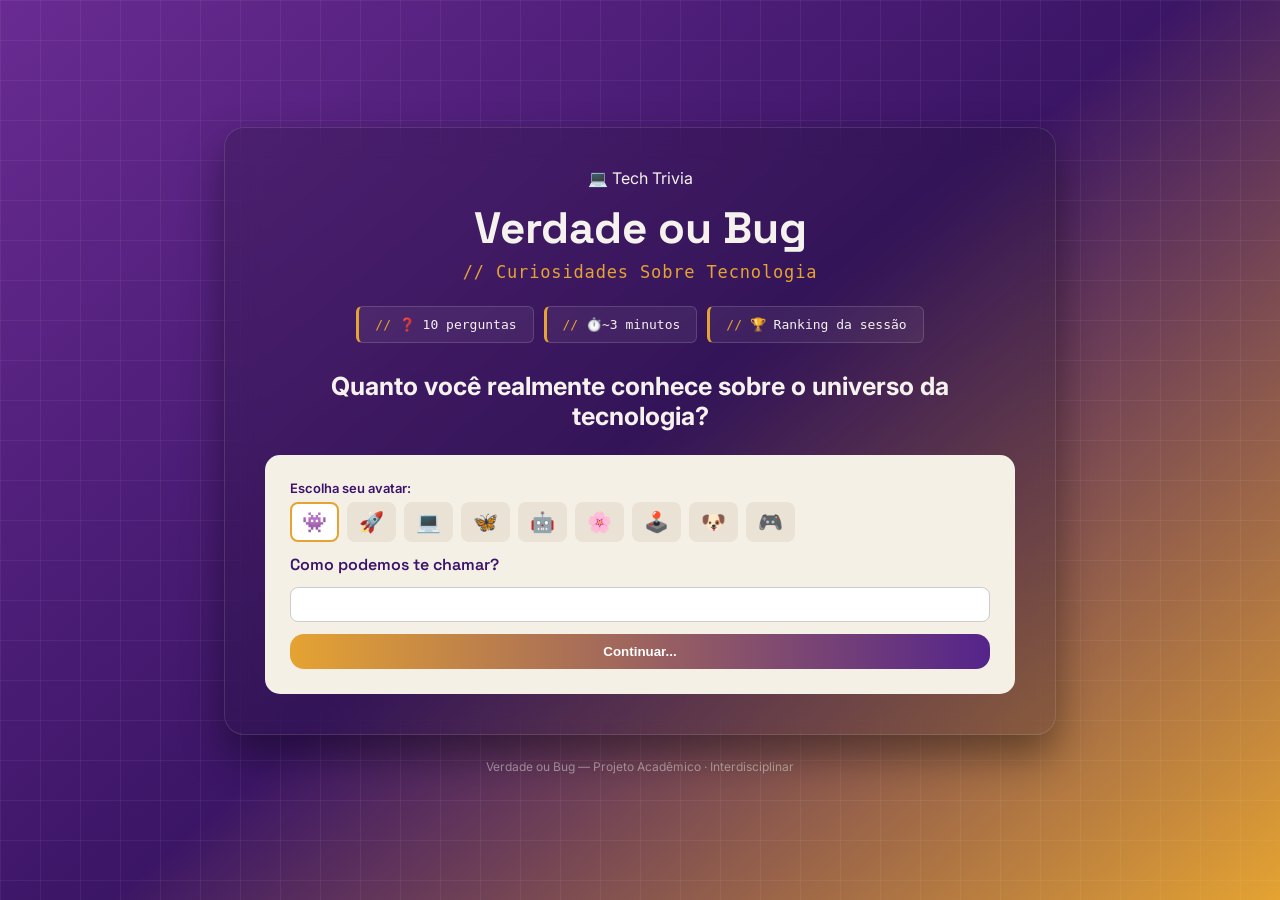
==== trivia_1.0/index.html @ f1f90587 "Criei o os botoes de 'voltar' e 'desistir'." ====
<!DOCTYPE html>
<html lang="pt-BR">
<head>
    <meta charset="UTF-8">
    <meta name="viewport" content="width=device-width, initial-scale=1.0">
    <title>tech-trivia</title>
    <link href="https://fonts.googleapis.com/css2?family=Space+Grotesk:wght@600;700&family=Inter:wght@400;500;600&display=swap" rel="stylesheet">
    <link rel="stylesheet" href="style.css">
</head>
<body>
    <div class="app">
        <section id="start-screen">
        <header>
            <span class="badge"> 💻 Tech Trivia</span>
            <h1 class="logo">Verdade ou Bug</h1>
<p class="tagline">// Curiosidades Sobre Tecnologia</p>
            
            
        </header>

        <ul class="lista-info">
                 <li>❓ 10 perguntas</li>
                 <li>⏱️~3 minutos</li>
                 <li>🏆 Ranking da sessão</li>
                 </ul>

        <main>
            <h2>Quanto você realmente conhece sobre o universo da tecnologia?</h2>
    
        <div class="start-row">
            <form>
                <div class="avatar-box">
                            <span class="avatar-title">Escolha seu avatar:</span>
                            <div class="avatar-opcoes">
                                <span class="avatar-item selecionado" role="img" aria-label="Avatar monstrinho pixel" data-avatar="👾">👾</span>
                                    <span class="avatar-item" role="img" aria-label="Avatar foguete" data-avatar="🚀">🚀</span>
                                    <span class="avatar-item" role="img" aria-label="Avatar notebook" data-avatar="💻">💻</span>
                                    <span class="avatar-item" role="img" aria-label="Avatar borboleta" data-avatar="🦋">🦋</span>
                                    <span class="avatar-item" role="img" aria-label="Avatar robô" data-avatar="🤖">🤖</span>
                                    <span class="avatar-item" role="img" aria-label="Avatar flor" data-avatar="🌸">🌸</span>
                                    <span class="avatar-item" role="img" aria-label="Avatar joystick" data-avatar="🕹️">🕹️</span>
                                    <span class="avatar-item" role="img" aria-label="Avatar cachorro" data-avatar="🐶">🐶</span>
                                    <span class="avatar-item" role="img" aria-label="Avatar controle de videogame" data-avatar="🎮">🎮</span>
                            </div>
                        </div>
                <label>Como podemos te chamar?</label>
                <input type="text">
                <button type="submit">Continuar...</button>
            </form>
            
             </div>
            </main>
        </section>

    <section id="ready-screen">
        <header>
            <span class="badge"> 💻 Tech Trivia</span>
            <h1 class="logo">
              Verdade ou Bug
            </h1>
        </header>

       
        <div class="avatar-grande">👾</div>
         
        <h2 class="saudacao">Olá, Usuário! 👋</h2>
        <p class="subtitulo">Preparada pra testar seus conhecimentos?</p>

        <div class="terminal-box">
            <p><span class="ok">[ok]</span> jogador: <span class="destaque">Usuário</span></p>
            <p><span class="ok">[ok]</span> avatar: <span class="destaque">👾 selecionado</span></p>
            <p><span class="ok">[ok]</span> perguntas carregadas: <span class="destaque">10/10</span></p>
            <p><span class="alerta">[!]</span> modo: <span class="destaque">verdadeiro ou falso</span></p>
        </div>
        <ul class="lista-info">
            <li>10 questões</li>
            <li>explicação a cada resposta</li>
            <li>sem tempo limite</li>
        </ul>
        <button type="submit">--- Começar Quiz ---</button>
        <button type ="button" class="btn-secundario">Voltar</button>

    </section>
    
    <!-- ===================================================== -->
    <!--                   TELA DAS PERGUNTAS                  -->
    <!-- ===================================================== -->
<section id="quiz-screen">

    <header>

        <span class="badge">💻 Tech Trivia</span>

        <h1 class="logo">
            Verdade ou Bug
        </h1>

    </header>

    <!-- contador da pergunta --> 
    <div class="quiz-topo">

    <p class="contador-pergunta">
        Pergunta 1 de 10
    </p>

    <p class="pontuacao">
        ⭐ Pontos: 0
    </p>

    <p class="cronometro">
        ⏱ <span id="tempo">00:00</span>
    </p>

</div>

<div class="progresso-container">
    <div class="progresso"></div>
</div>

    <!--caixa de pergunta --> 
    <div class="pergunta-box">

        <h2>
           01-) Java é a mesma coisa que JavaScript?
        </h2>

    </div>

    <!-- as alternativas da pergunta -->
<div class="alternativas">

    <button class="alternativa" type="button">
        Verdadeiro
    </button>

    <button class="alternativa" type="button">
        Falso
    </button>

</div>


<!-- botões da parte inferior do quiz -->
<div class="quiz-footer">

    <button type="button" class="btn-secundario btn-desistir">
        Desistir
    </button>

    <button type="button" class="btn-proxima">
        Próxima →
    </button>

</div>


</section>

<!-- ===================================================== -->
<!--                   TELA DE RESULTADO                    -->
<!-- ===================================================== -->
<section id="resultado-screen">

    <header>
        <span class="badge">💻 Tech Trivia</span>
        <h1 class="logo">Verdade ou Bug</h1>
        <p class="tagline">// sua performance</p>
    </header>

    <!-- anel de progresso com a pontuação final -->
    <div class="anel-wrap">
        <div class="anel-resultado">
            <svg viewBox="0 0 172 172" width="172" height="172">
                <defs>
                    <linearGradient id="anelGradient" x1="0%" y1="0%" x2="100%" y2="0%">
                        <stop offset="0%" stop-color="#e5a332"/>
                        <stop offset="100%" stop-color="#54248b"/>
                    </linearGradient>
                </defs>
                <circle class="anel-trilha" cx="86" cy="86" r="72"/>
                <circle class="anel-progresso" cx="86" cy="86" r="72"/>
            </svg>
            <div class="anel-centro">
                <span class="anel-pontos">8<small>/10</small></span>
                <span class="anel-percentual">80% de acerto</span>
            </div>
        </div>
    </div>

    <p class="nivel-badge">Boa, Usuário! <span class="tag-nivel">nível: debugger sênior</span></p>

    <div class="terminal-box">
        <p><span class="ok">[ok]</span> respostas corretas: <span class="destaque">8/10</span></p>
        <p><span class="ok">[ok]</span> tempo total: <span class="destaque">02:14</span></p>
        <p><span class="alerta">[!]</span> maior sequência de acertos: <span class="destaque">5</span></p>
        <p><span class="erro">[x]</span> erros nas perguntas: <span class="destaque">03, 07</span></p>
    </div>


    <p class="qlist-titulo">Sua sequência de respostas</p>
    <div class="qlist">
        <span class="qitem acerto">01</span>
        <span class="qitem acerto">02</span>
        <span class="qitem erro">03</span>
        <span class="qitem acerto">04</span>
        <span class="qitem acerto">05</span>
        <span class="qitem acerto">06</span>
        <span class="qitem erro">07</span>
        <span class="qitem acerto">08</span>
        <span class="qitem acerto">09</span>
        <span class="qitem acerto">10</span>
    </div>

    <div class="botoes-resultado">
        <button type="button" class="btn-primario">Ver ranking da sessão →</button>
        <button type="button" class="btn-secundario">Jogar novamente</button>
    </div>

</section>

<!-- ===================================================== -->
<!--                    TELA DE RANKING                     -->
<!-- ===================================================== -->
<section id="ranking-screen">

    <header>
        <span class="badge">💻 Tech Trivia</span>
        <h1 class="logo">Verdade ou Bug</h1>
        <p class="tagline">// Ranking da sessão</p>
    </header>

    <!-- pódio com os 3 primeiros colocados -->
    <div class="podio">
       <div class="podio-card segundo">
           <p class="podio-label">2º lugar</p>
           <div class="podio-avatar">🦋</div>
           <p class="podio-nome">Marina</p>
           <p class="podio-pontos">920 pts</p>
        </div>

        <div class="podio-card primeiro">
           <p class="podio-label">👑 1º lugar</p>
           <div class="avatar-anel-ouro">
           <div class="podio-avatar">🤖</div>
        </div>
           <p class="podio-nome">Kaique</p>
           <p class="podio-pontos">1040 pts</p>
        </div>
        <div class="podio-card terceiro">
           <p class="podio-label">3º lugar</p>
           <div class="podio-avatar">🐙</div>
           <p class="podio-nome">Bia</p>
           <p class="podio-pontos">870 pts</p>
        </div>

    </div>

    <!-- lista dos demais colocados -->
    <div class="rank-lista">
        <div class="rank-linha voce">
            <span class="rank-posicao">4º</span>
            <span class="rank-avatar">👾</span>
            <span class="rank-nome">Usuário <span class="tag-voce">você</span></span>
            <span class="rank-pontos">800 pts</span>
        </div>
        <div class="rank-linha">
            <span class="rank-posicao">5º</span>
            <span class="rank-avatar">🐶</span>
            <span class="rank-nome">Diego</span>
            <span class="rank-pontos">760 pts</span>
        </div>
        <div class="rank-linha">
            <span class="rank-posicao">6º</span>
            <span class="rank-avatar">🎮</span>
            <span class="rank-nome">Lucas</span>
            <span class="rank-pontos">705 pts</span>
        </div>
        <div class="rank-linha">
            <span class="rank-posicao">7º</span>
            <span class="rank-avatar">🌸</span>
            <span class="rank-nome">Aline</span>
            <span class="rank-pontos">640 pts</span>
        </div>
    </div>

    <div class="botoes-resultado">
        <button type="button" class="btn-primario">Jogar novamente</button>
        <button type="button" class="btn-secundario">Compartilhar resultado</button>
    </div>

</section>

        <footer>
            <p> Verdade ou Bug — Projeto Acadêmico · Interdisciplinar </p>
        </footer>

    </div>
     <!-- Alteração feita por: Marcelo Ludin -->
    <!-- inserindo js arquivo -->
    <script src="interatividade.js"></script>
</body>
</html>
---- trivia_1.0/style.css ----
/* variaveis de cor do site por inteiro */
:root {
    --cor-ambar: #e5a332;
    --cor-violeta: #692b92;
    --cor-mediado: #3b1566;
    --cor-texto: #f5f2ee;
}

/* ===== fundo da pagina ===== (a tela inteira atras de tudo)
 degrade colorido, grade quadriculada, centraliza tudo no meio da pagina*/
body {
  margin: 0;
  min-height: 100vh;
  font-family: 'Inter', sans-serif;
  background: 
     linear-gradient(rgba(245, 240, 230, 0.06) 1px, transparent 1px),
     linear-gradient(90deg, rgba(245, 240, 230, 0.06) 1px, transparent 1px),
     linear-gradient(140deg, var(--cor-violeta), var(--cor-mediado), var(--cor-ambar));
  background-size: 40px 40px, 40px 40px, cover;
  color: var(--cor-texto);

  display: flex;
  justify-content: center;
  align-items: center;
}

/* ==== card claro do formulario ==========
   (a caixa bege onde ficam o avatar, o campo de nome e o botão de começar)*/
form {
    background-color: #F5F0E6;
    padding: 25px;
    border-radius: 15px;
    display: flex;
    flex-direction: column;
    gap: 12px;
}
/* ====== bloco seletor de avatar ======*/
/* onde junta o texto "escolha seu avatar" com a fileira dos icones */
.avatar-box {
    display: flex;
    flex-direction: column;
    gap: 6px;
}
/* texto "Escolha seu avatar:" */
.avatar-title {
    font-size: 13px;
    color: #3b1368;
    font-weight: 600;
}
/* ===== fileira dos icones do avatar ======
  (o grupo inteiro ) */
.avatar-opcoes {
    display: flex;
    gap: 8px;
}

/* editor de ====== cada icone de avatar individualmente ====
   (o quadradinho ao redor do emogi) */
.avatar-item {
    font-size: 20px;
    padding: 6px 10px;
    background: #e9e2d5;
    border: 2px solid transparent;
    border-radius: 8px;
    cursor: pointer;
    transition: 0.2s;
    user-select: none;
}
/* movimento do icone do avatar quando esta selecionado 
   ou quando o mouse passa por cima */
.avatar-item.selecionado, 
.avatar-item:hover {
    border-color: var(--cor-ambar);
    background: #ffffff;
}
/* O texto "Como podemos te chamar?" */
label {
    color: #3b1368;
    font-family: 'Space Grotesk', sans-serif;
    font-weight: 600;
}
/* campo onde o usuario digita o nome */
input{
    padding: 9px;
    border-radius: 8px; 
    border: 1px solid #ccc;
}

/* campo do nome quando esta selecionado */
input:focus{
    outline: none;
    border-color: #3b1368;
    box-shadow: 0 0 5px rgba(69, 19, 104, 0.4);
}


/* controla o espaçamento acima do formulario */
.start-row {
    display: flex;
    gap: 24px;
    align-items: stretch;
    margin-top: 24px;
    flex-wrap: wrap;
}

/* O formulário dentro do .start-row — hoje sem efeito visível
   (só passaria a fazer diferença se outro item fosse colocado
   do lado dele nessa mesma linha) */
.start-row form {
    flex: 2;
}

/* =============================================================
   fileira dos bagdes  ("// 10 perguntas", "// ~3 minutos" etc)
   =============================================================*/

/* edição de temanho, centralização e espaços no bagdes */
.lista-info {
    list-style: none;
    margin: 0 0 28px 0;
    padding: 0;
    display: flex;
    flex-direction: row;
    justify-content: center;
    flex-wrap: wrap;
    gap: 10px;
}
/* ===== cores, tamanho e fonte das caixinhas dos badges individualmente */

.lista-info li {
    background-color: rgba(245, 240, 230, 0.06);
    border: 1px solid rgba(245, 240, 230, 0.16);
    border-left: 3px solid var(--cor-ambar);
    padding: 10px 16px;
    border-radius: 6px;
    font-family: 'JetBrains Mono', monospace;
    font-size: 13px;
    color: var(--cor-texto);
}

/* "//" que aparece na frente do texto de cada badge */
.lista-info li::before {
    content: "// ";
    color: var(--cor-ambar);
}

/* controle de largura maxima e centralização dos conteudos da tela inteira */
.app {
    max-width: 1000px;
    margin: 0 auto;
    padding: 40px 24px;
}

 /* quadrado de fundo semi-trasnparente com efeito borrado
    usados nas telas onde fica o conteudo */
#start-screen,
#ready-screen,
#quiz-screen,
#resultado-screen,
#ranking-screen {
    background: rgba(20, 15, 31, 0.20); 
    border: 1px solid rgba(245, 240, 230, 0.12); 
    border-radius: 20px;                 
    padding: 40px;                       
    backdrop-filter: blur(16px);       
    -webkit-backdrop-filter: blur(16px);  
    box-shadow: 0 20px 40px rgba(0, 0, 0, 0.4); 
    width: 100%;
    max-width: 750px;
    margin: 0 auto 24px auto;  

}

/* cabeçalho (logo + titulo) de cada tela */
header{
    text-align: center;
    margin-bottom: 24px;
}

/* ====== o titulo "verdade ou bug"  =======*/
h1{
    font-family: 'Space Grotesk', sans-serif;
    color: var(--cor-texto);
    display: flex;
    align-items: center;
    justify-content: center;
    gap: 14px;
    margin: 12px 0 6px 0;
    font-size: 44px;
}

/* ==== a pergunta grande "quanto vc realmente sabe sobre tecnologia?" ====*/
h2{
    font-size: 25px;
    text-align: center;
}

/* ====== o rodapé (legenda "Projeto Acadêmico") ==== */
footer {
    text-align: center;
    margin-top: 20px;
}

footer p {
    font-size: 12px;
    color: rgba(245, 242, 238, 0.534);
    margin: 0;
}

/* avatar grande - o circulo com o emogi do avatar */

.avatar-grande {
    width: 88px;
    height: 88px;
    border-radius: 50%;        /* deixa redondo perfeito (só funciona porque largura = altura) */
    background: #F5F0E6;
    border: 3px solid var(--cor-ambar);
    display: flex;
    align-items: center;       /* centraliza o emoji verticalmente dentro do círculo */
    justify-content: center;   /* centraliza o emoji horizontalmente */
    font-size: 44px;
    margin: 0 auto 16px auto;  /* centraliza o círculo na tela, com espaço embaixo */
}

/* texto "ola, usuario"  */
.saudacao {
    font-family: 'Space Grotesk', sans-serif;
    font-size: 26px;
    color: var(--cor-texto);
    text-align: center;
    margin: 0 0 4px 0;
}
/* ====================  TERMINAL  ================= */

/* o quadro onde contem as infromaçoes do jogador (jogador, avatar, etc) */
.terminal-box {
    background: rgba(0, 0, 0, 0.25);
    border: 1px solid rgba(245, 240, 230, 0.12);
    border-radius: 12px;
    padding: 18px 20px;
    font-family: 'JetBrains Mono', monospace;
    font-size: 13px;
    margin: 20px 0;
}

/* (cada uma das 4 linhas: jogador, avatar, perguntas, modo) */
.terminal-box p {
    margin: 0 0 6px 0;
    color: #c9e8d3;
}

/* Remove o espaço extra só da ultima linha do terminal */
.terminal-box p:last-child {
    margin-bottom: 0;
}

/* cor da palavra [ok] to terminal */
.ok {
    color: #5be8a0;
}

/* cor da palavra [!] */
.alerta {
    color: var(--cor-ambar);
}
/* as palavras em destaque depois dos dois pontos no terminal */
.destaque {
    color: var(--cor-texto);
}

/* caixa onde aparece a pergunta */
.pergunta-box {
    background: rgba(245, 240, 230, 0.06);
    border: 1px solid rgba(245, 240, 230, 0.12);
    border-radius: 14px;
    padding: 25px;
    margin-bottom: 20px;
}

/* texto da pergunta */
.pergunta-box h2 {
    margin: 0;
    font-size: 23px;
    line-height: 1.4;
}

/* grupo das respostas */
.alternativas {
    display: flex;
    flex-direction: column;
    gap: 12px;
}

/* cada resposta */
.alternativa {
    width: 100%;
    padding: 15px;
    border-radius: 10px;
    background: rgba(245, 240, 230, 0.08);
    border: 1px solid rgba(245, 240, 230, 0.18);
    color: var(--cor-texto);
    text-align: left;
    font-family: 'Inter', sans-serif;
    cursor: pointer;
}

/* efeito ao passar o mouse */
.alternativa:hover {
    transform: translateX(5px);
    border-color: var(--cor-ambar);
}

/* botão próxima */
.btn-proxima {
    display: block;
    margin: 25px 0 0 auto;
    padding: 12px 22px;
}

/* fileira do topo da tela de perguntas: número da pergunta,
   pontuação e cronômetro lado a lado */
.quiz-topo {
    display: flex;
    justify-content: space-between;
    align-items: center;
    margin-bottom: 15px;
}

.quiz-topo p {
    margin: 0;
}

/* número da pergunta (ex: "Pergunta 1 de 10") */
.contador-pergunta {
    text-align: center;
    font-family: 'JetBrains Mono', monospace;
    color: var(--cor-ambar);
    font-size: 14px;
}

/* pontuação atual do jogador */
.pontuacao {
    margin-top: 6px;
    font-size: 13px;
    color: var(--cor-texto);
}

/* caixinha do cronômetro */
.cronometro {
    padding: 8px 12px;
    border-radius: 8px;
    background: rgba(245, 240, 230, 0.08);
    border: 1px solid rgba(245, 240, 230, 0.16);
    font-family: 'JetBrains Mono', monospace;
    font-size: 13px;
    color: var(--cor-texto);
}

.progresso-container {
    width: 100%;
    height: 7px;
    background: rgba(245, 240, 230, 0.12);
    border-radius: 10px;
    overflow: hidden;
    margin-bottom: 25px;
}

.progresso {
    width: 10%;
    height: 100%;
    background: linear-gradient(
        90deg,
        var(--cor-ambar),
        #54248b
    );
    border-radius: 10px;
}

.tagline {
    font-family: 'JetBrains Mono', monospace;
    font-size: 17px;
    letter-spacing: 0.05em;
    color: var(--cor-ambar);
    text-align: center;
    margin: 0 0 20px 0;
}

#ready-screen .lista-info {
    justify-content: space-between;
}

#ready-screen .lista-info li {
    flex: 1;
    text-align: center;
}

button{
    padding: 10px;
    border: none;
    border-radius: 14px;
    background: linear-gradient(90deg, var(--cor-ambar), #54248b);
    color: white;
    font-weight: bold;
    transition: transform 0.2s ease, box-shadow 0.2s ease;
}

button:hover{
    transform: scale(1.03);
    box-shadow: 0 8px 20px rgba(229, 163, 50, 0.4);
}

button:active {
    transform: scale(0.97);
}

/* =============================================================
   TELA DE RESULTADO — anel de pontuação
   =============================================================*/

/* centraliza o anel de pontuação no meio da tela */
.anel-wrap {
    display: flex;
    justify-content: center;
    margin-bottom: 18px;
}

/* caixa que dá o tamanho fixo pro anel (o svg + o número no centro
   ficam um em cima do outro dentro dela) */
.anel-resultado {
    position: relative;
    width: 172px;
    height: 172px;
}

/* gira o desenho do círculo 90 graus pra ele começar a preencher
   lá de cima (12h) em vez de começar do lado direito (3h) */
.anel-resultado svg {
    transform: rotate(-90deg);
}

/* o "trilho" cinza do anel, ou seja, o círculo completo que fica
   por baixo, mostrando o total (os 10/10 possíveis) */
.anel-trilha {
    fill: none;
    stroke: rgba(245, 240, 230, 0.12);
    stroke-width: 12;
}

/* a parte colorida do anel, que mostra quanto foi preenchido
   (os acertos). usa o degradê "anelGradient" definido no SVG do HTML */
.anel-progresso {
    fill: none;
    stroke: url(#anelGradient);
    stroke-width: 12;
    stroke-linecap: round;
    stroke-dasharray: 452;      /* comprimento total do círculo (perímetro) */
    stroke-dashoffset: 90.4;    /* quanto fica "escondido" — controla o %
                                    preenchido. fórmula: 452 - (452 * %/100) */
}

/* posiciona o número da pontuação exatamente no centro do anel,
   por cima do círculo */
.anel-centro {
    position: absolute;
    inset: 0;
    display: flex;
    flex-direction: column;
    align-items: center;
    justify-content: center;
}

/* o número grande "8" dentro do anel */
.anel-pontos {
    font-family: 'Space Grotesk', sans-serif;
    font-weight: 700;
    font-size: 40px;
    color: var(--cor-texto);
    line-height: 1;
}

/* o "/10" pequeno, escrito do lado do número grande */
.anel-pontos small {
    font-size: 18px;
    font-weight: 600;
    color: rgba(245, 240, 230, 0.6);
}

/* o texto "80% de acerto" embaixo do número, dentro do anel */
.anel-percentual {
    font-family: 'JetBrains Mono', monospace;
    font-size: 12px;
    color: var(--cor-ambar);
    margin-top: 6px;
}

/* linha "Boa, Usuário!" junto com o selo do nível — fica centralizada
   embaixo do anel de pontuação */
.nivel-badge {
    display: flex;
    flex-wrap: wrap;
    align-items: center;
    justify-content: center;
    gap: 8px;
    font-size: 16px;
    font-weight: 600;
    color: var(--cor-texto);
    margin: 0 0 20px 0;
    text-align: center;
}
/* o "selinho" laranja com o nível alcançado (ex: "nível: debugger sênior") */
.tag-nivel {
    font-family: 'JetBrains Mono', monospace;
    font-size: 14px;
    font-weight: 600;
    color: #3bd6c2;
    padding: 2px 8px;
    border-radius: 100px;
    margin-left: 3px;
}

/* cor vermelha da palavra [x] no terminal — usada pra marcar erro,
   assim como .ok é verde e .alerta é laranja */
.erro {
    color: #e2665f;
}

/* texto pequeno "Sua sequência de respostas" que fica acima do grid
   de quadradinhos */
.qlist-titulo {
    font-size: 13px;
    font-weight: 600;
    color: rgba(245, 240, 230, 0.6);
    margin: 0 0 10px 0;
}

/* organiza os 10 quadradinhos (um por pergunta) em grade de 5 colunas,
   formando duas fileiras de 5 */
    .qlist {
    display: flex;
    flex-wrap: wrap;
    justify-content: center;
    gap: 10px;
    margin: 0 auto 20px auto;
}

/* cada quadradinho individual do grid — o aspect-ratio garante que
   ele sempre fique quadrado, não importa a largura da tela */
.qitem {
    width: 50px;
    height: 45px;
    box-sizing: border-box;
    clip-path: polygon(25% 0, 75% 0, 100% 50%, 75% 100%, 25% 100%, 0 50%);
    display: flex;
    align-items: center;
    justify-content: center;
    font-family: 'JetBrains Mono', monospace;
    font-size: 16px;
    font-weight: 530;
    border: 1px solid;
}

/* cor verde do quadradinho quando a pergunta foi acertada */
.qitem.acerto {
    background: rgba(91, 232, 160, 0.12);
    border-color: rgba(91, 232, 160, 0.4);
    color: #5be8a0;
}

/* cor vermelha do quadradinho quando a pergunta foi errada */
.qitem.erro {
    background: rgba(226, 102, 95, 0.12);
    border-color: rgba(226, 102, 95, 0.4);
    color: #e2665f;
}

/* empilha os dois botões finais (primário e secundário) um embaixo
   do outro, com espaço entre eles */
.btn-primario,
.btn-secundario {
    padding: 11px 20px;
    font-size: 14.5px;
}
/* empilha os dois botões finais (primário e secundário) um embaixo
   do outro, com espaço entre eles */
.botoes-resultado {
    display: flex;
    flex-direction: column;
    gap: 10px;
}

/* o botão principal de cada tela final (ex: "Ver ranking", "Jogar
   novamente") — usa o mesmo degradê do botão "Começar Quiz" */
.btn-primario {
    background: linear-gradient(90deg, var(--cor-ambar), #54248b);
    color: #fff;
}

/* o botão secundário, mais discreto — só contorno, sem preenchimento,
   pra não competir visualmente com o botão primário */
.btn-secundario {
    background: transparent;
    border: 1px solid rgba(245, 240, 230, 0.18);
    color: var(--cor-texto);
}

/* =============================================================
   TELA DE RANKING — pódio + lista de colocados
   =============================================================*/

/* organiza os 3 blocos do pódio lado a lado, alinhados pela base
   (é por isso que os "degraus" parecem nascer do chão) */
.podio {
    display: flex;
    align-items: flex-end;
    justify-content: center;
    gap: 10px;
    margin: 8px 0 24px 0;
}

/* O anel giratório dourado — só existe ao redor do avatar
   que estiver dentro dele (ou seja, só o 1º lugar) */
.avatar-anel-ouro {
    width: 74px;
    height: 74px;
    border-radius: 50%;
    background: conic-gradient(from 180deg, #ffd166, var(--cor-mediado), var(--cor-violeta), #ffd166);
    padding: 4px;
    margin: 0 auto 8px auto;
    display: flex;
    align-items: center;
    justify-content: center;
}

/* Ajusta o avatar de dentro pra preencher o anel certinho,
   sem repetir a margem (o anel de fora já cuida disso) */
.avatar-anel-ouro .podio-avatar {
    width: 100%;
    height: 100%;
    margin: 0;
    border: none;
}


/* o círculo bege com o emoji do jogador, em cima de cada coluna
   do pódio */
.podio-avatar {
    width: 52px;
    height: 52px;
    border-radius: 50%;
    display: flex;
    align-items: center;
    justify-content: center;
    font-size: 25px;
    background: #F5F0E6;
    border: 4px solid var(--cor-ambar);
    margin-bottom: 8px;
}


/* nome do jogador embaixo do avatar, no pódio */
.podio-nome {
    font-size: 14.5px;
    font-weight: 600;
    color: var(--cor-texto);
}

/* pontuação do jogador, entre o nome e a barra colorida */
.podio-pontos {
    font-family: 'JetBrains Mono', monospace;
    font-size: 14px;
    color: rgba(245, 240, 230, 0.6);
    margin-bottom: 4px;
}

/* empilha as linhas da lista de ranking (4º colocado em diante),
   uma embaixo da outra */
.rank-lista {
    display: flex;
    flex-direction: column;
    gap: 8px;
    margin-bottom: 20px;
}

/* cada coluna do pódio (rótulo + avatar + nome + pontos),
   empilhados verticalmente e com largura fixa pra alinhar os 3 */
.podio-card {
    display: flex;
    flex-direction: column;
    align-items: center;
    width: 95px;
}

/* texto "1º lugar", "2º lugar", "👑 1º lugar" acima do avatar */
.podio-label {
    font-family: 'JetBrains Mono', monospace;
    font-size: 12px;
    color: var(--cor-texto);
    margin: 0 0 8px 0;
}

/* deixa o card do 1º lugar um pouco mais alto que os outros dois,
   já que ele não tem mais a "barra" de degrau colorida */
.podio-card.primeiro {
    margin-bottom: 16px;
}


/* cada linha individual da lista: posição + avatar + nome + pontos,
   um do lado do outro */
.rank-linha {
    display: flex;
    align-items: center;
    gap: 12px;
    padding: 10px 12px;
    border-radius: 9px;
    border: 1px solid transparent;
    background: rgba(245, 240, 230, 0.03);
}

/* estilo especial da linha que representa o jogador atual —
   fica com borda e fundo laranja pra se destacar das demais */
.rank-linha.voce {
    border-color: var(--cor-ambar);
    background: rgba(179, 107, 6, 0.12);
}

/* numerozinho da posição (4º, 5º, 6º...) no começo de cada linha */
.rank-posicao {
    font-family: 'JetBrains Mono', monospace;
    font-size: 12.5px;
    color: rgba(245, 240, 230, 0.6);
    width: 22px;
}

/* deixa a posição do jogador atual na cor laranja e mais grossa */
.rank-linha.voce .rank-posicao {
    color: var(--cor-ambar);
    font-weight: 600;
}

/* miniatura circular do avatar de cada jogador na lista */
.rank-avatar {
    width: 30px;
    height: 30px;
    border-radius: 50%;
    background: #F5F0E6;
    display: flex;
    align-items: center;
    justify-content: center;
    font-size: 15px;
}

/* nome do jogador na lista — o flex: 1 empurra os pontos pra
   ponta direita da linha */
.rank-nome {
    flex: 1;
    font-size: 13.5px;
    font-weight: 500;
    color: var(--cor-texto);
}

/* deixa o nome do jogador atual em negrito, pra reforçar o destaque */
.rank-linha.voce .rank-nome {
    font-weight: 700;
}

/* a etiqueta pequena "você" que aparece do lado do próprio nome
   do jogador na lista */
.tag-voce {
    font-family: 'JetBrains Mono', monospace;
    font-size: 10px;
    color: var(--cor-ambar);
    margin-left: 6px;
}

/* pontuação de cada jogador, alinhada na ponta direita da linha */
.rank-pontos {
    font-family: 'JetBrains Mono', monospace;
    font-size: 12.5px;
    color: rgba(245, 240, 230, 0.6);
}

/* deixa a pontuação do jogador atual mais clara/legível que a
   dos outros, que ficam num tom mais apagado */
.rank-linha.voce .rank-pontos {
    color: var(--cor-texto);
}
#quiz-screen .quiz-footer {
    display: flex;
    justify-content: space-between;
    align-items: center;
    margin-top: 22px;
    gap: 15px;
}

#quiz-screen .btn-desistir {
    margin: 0;
}

#quiz-screen .btn-proxima {
    margin: 0;
}
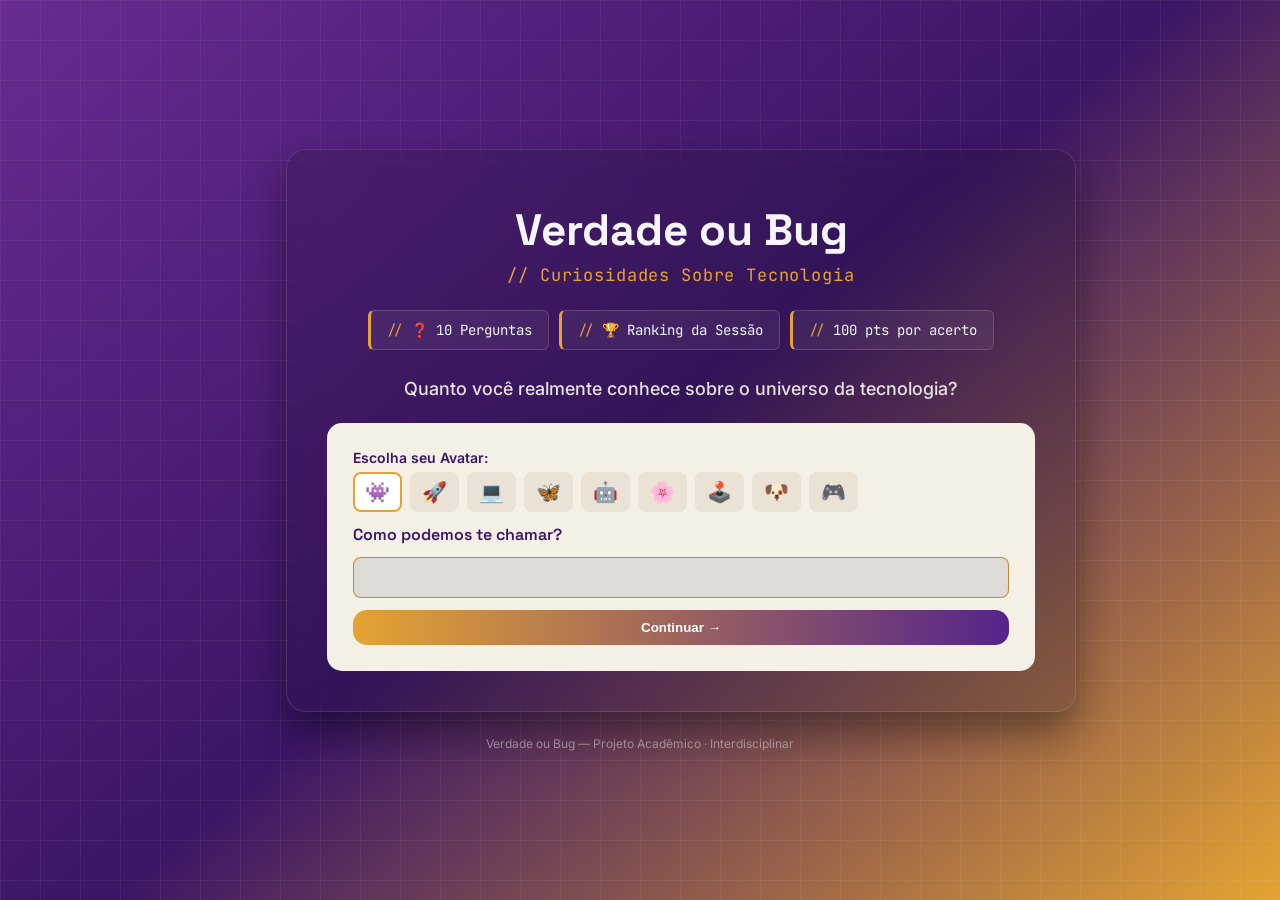
==== commit ba7250d1: "ediçoes e padronização de cores padronizei algumas cores para ficar mais facil a incrementação futur" ====
--- a/trivia_1.0/index.html
+++ b/trivia_1.0/index.html
@@ -4,14 +4,14 @@
     <meta charset="UTF-8">
     <meta name="viewport" content="width=device-width, initial-scale=1.0">
     <title>tech-trivia</title>
-    <link href="https://fonts.googleapis.com/css2?family=Space+Grotesk:wght@600;700&family=Inter:wght@400;500;600&display=swap" rel="stylesheet">
+    <link href="https://fonts.googleapis.com/css2?family=Space+Grotesk:wght@600;700&family=Inter:wght@400;500;600&display=swap&family=JetBrains+Mono:wght@400;600" rel="stylesheet">
     <link rel="stylesheet" href="style.css">
 </head>
 <body>
     <div class="app">
         <section id="start-screen">
         <header>
-            <span class="badge"> 💻 Tech Trivia</span>
+           
             <h1 class="logo">Verdade ou Bug</h1>
 <p class="tagline">// Curiosidades Sobre Tecnologia</p>
             
@@ -19,9 +19,10 @@
         </header>
 
         <ul class="lista-info">
-                 <li>❓ 10 perguntas</li>
-                 <li>⏱️~3 minutos</li>
-                 <li>🏆 Ranking da sessão</li>
+                 <li>❓ 10 Perguntas</li>
+                 <li>🏆 Ranking da Sessão</li>
+                 <li>100 pts por acerto</li>
+                 
                  </ul>
 
         <main>
@@ -30,7 +31,7 @@
         <div class="start-row">
             <form>
                 <div class="avatar-box">
-                            <span class="avatar-title">Escolha seu avatar:</span>
+                            <span class="avatar-title">Escolha seu Avatar:</span>
                             <div class="avatar-opcoes">
                                 <span class="avatar-item selecionado" role="img" aria-label="Avatar monstrinho pixel" data-avatar="👾">👾</span>
                                     <span class="avatar-item" role="img" aria-label="Avatar foguete" data-avatar="🚀">🚀</span>
@@ -43,9 +44,9 @@
                                     <span class="avatar-item" role="img" aria-label="Avatar controle de videogame" data-avatar="🎮">🎮</span>
                             </div>
                         </div>
-                <label>Como podemos te chamar?</label>
-                <input type="text">
-                <button type="submit">Continuar...</button>
+                <label for="nome-jogador">Como podemos te chamar?</label>
+                <input type="text" id="nome-jogador" required>
+               <button type="submit">Continuar →</button>
             </form>
             
              </div>
@@ -54,7 +55,7 @@
 
     <section id="ready-screen">
         <header>
-            <span class="badge"> 💻 Tech Trivia</span>
+           
             <h1 class="logo">
               Verdade ou Bug
             </h1>
@@ -64,7 +65,7 @@
         <div class="avatar-grande">👾</div>
          
         <h2 class="saudacao">Olá, Usuário! 👋</h2>
-        <p class="subtitulo">Preparada pra testar seus conhecimentos?</p>
+        <p class="subtitulo">Preparada pra testar seus Conhecimentos?</p>
 
         <div class="terminal-box">
             <p><span class="ok">[ok]</span> jogador: <span class="destaque">Usuário</span></p>
@@ -73,9 +74,9 @@
             <p><span class="alerta">[!]</span> modo: <span class="destaque">verdadeiro ou falso</span></p>
         </div>
         <ul class="lista-info">
-            <li>10 questões</li>
-            <li>explicação a cada resposta</li>
-            <li>sem tempo limite</li>
+            <li>10 Questões</li>
+            <li>Explicação a cada Resposta</li>
+            <li>sem Tempo Limite</li>
         </ul>
         <button type="submit">--- Começar Quiz ---</button>
         <button type ="button" class="btn-secundario">Voltar</button>
@@ -89,7 +90,7 @@
 
     <header>
 
-        <span class="badge">💻 Tech Trivia</span>
+       
 
         <h1 class="logo">
             Verdade ou Bug
@@ -163,9 +164,9 @@
 <section id="resultado-screen">
 
     <header>
-        <span class="badge">💻 Tech Trivia</span>
+        
         <h1 class="logo">Verdade ou Bug</h1>
-        <p class="tagline">// sua performance</p>
+        <p class="tagline">// Sua Performance</p>
     </header>
 
     <!-- anel de progresso com a pontuação final -->
@@ -191,14 +192,14 @@
     <p class="nivel-badge">Boa, Usuário! <span class="tag-nivel">nível: debugger sênior</span></p>
 
     <div class="terminal-box">
-        <p><span class="ok">[ok]</span> respostas corretas: <span class="destaque">8/10</span></p>
-        <p><span class="ok">[ok]</span> tempo total: <span class="destaque">02:14</span></p>
-        <p><span class="alerta">[!]</span> maior sequência de acertos: <span class="destaque">5</span></p>
-        <p><span class="erro">[x]</span> erros nas perguntas: <span class="destaque">03, 07</span></p>
-    </div>
-
-
-    <p class="qlist-titulo">Sua sequência de respostas</p>
+        <p><span class="ok">[ok]</span> Respostas Corretas: <span class="destaque">8/10</span></p>
+        <p><span class="ok">[ok]</span> Tempo Total: <span class="destaque">02:14</span></p>
+        <p><span class="alerta">[!]</span> Maior Sequência de Acertos: <span class="destaque">5</span></p>
+        <p><span class="erro">[x]</span> Erros nas Perguntas: <span class="destaque">03, 07</span></p>
+    </div>
+
+
+    <p class="qlist-titulo">Sua Sequência de Respostas</p>
     <div class="qlist">
         <span class="qitem acerto">01</span>
         <span class="qitem acerto">02</span>
@@ -213,7 +214,7 @@
     </div>
 
     <div class="botoes-resultado">
-        <button type="button" class="btn-primario">Ver ranking da sessão →</button>
+        <button type="button" class="btn-primario">Ver ranking da Sessão →</button>
         <button type="button" class="btn-secundario">Jogar novamente</button>
     </div>
 
@@ -225,9 +226,9 @@
 <section id="ranking-screen">
 
     <header>
-        <span class="badge">💻 Tech Trivia</span>
+    
         <h1 class="logo">Verdade ou Bug</h1>
-        <p class="tagline">// Ranking da sessão</p>
+        <p class="tagline">// Ranking da Sessão</p>
     </header>
 
     <!-- pódio com os 3 primeiros colocados -->
@@ -285,8 +286,8 @@
     </div>
 
     <div class="botoes-resultado">
-        <button type="button" class="btn-primario">Jogar novamente</button>
-        <button type="button" class="btn-secundario">Compartilhar resultado</button>
+        <button type="button" class="btn-primario">Jogar Novamente</button>
+        <button type="button" class="btn-secundario">Compartilhar Resultado</button>
     </div>
 
 </section>
@@ -298,7 +299,7 @@
     </div>
      <!-- Alteração feita por: Marcelo Ludin -->
     <!-- inserindo js arquivo -->
-    <script src="interatividade.js"></script>
+     <script src="interatividade.js"></script>
 </body>
 </html>
 
--- a/trivia_1.0/style.css
+++ b/trivia_1.0/style.css
@@ -4,7 +4,9 @@
     --cor-ambar: #e5a332;
     --cor-violeta: #692b92;
     --cor-mediado: #3b1566;
-    --cor-texto: #f5f2ee;
+    --cor-texto: #f6f5fc;
+    --cor-texto-secundario: #3b1368;
+    --cor-resposta-usuario: #222120;
 }
 
 /* ===== fundo da pagina ===== (a tela inteira atras de tudo)
@@ -29,6 +31,7 @@
    (a caixa bege onde ficam o avatar, o campo de nome e o botão de começar)*/
 form {
     background-color: #F5F0E6;
+    border: 1px solid rgba(245, 240, 230, 0.16);
     padding: 25px;
     border-radius: 15px;
     display: flex;
@@ -44,8 +47,8 @@
 }
 /* texto "Escolha seu avatar:" */
 .avatar-title {
-    font-size: 13px;
-    color: #3b1368;
+    font-size: 14px;
+    color: var(--cor-texto-secundario);
     font-weight: 600;
 }
 /* ===== fileira dos icones do avatar ======
@@ -76,22 +79,28 @@
 }
 /* O texto "Como podemos te chamar?" */
 label {
-    color: #3b1368;
+    color: var(--cor-texto-secundario);
     font-family: 'Space Grotesk', sans-serif;
     font-weight: 600;
 }
-/* campo onde o usuario digita o nome */
-input{
-    padding: 9px;
-    border-radius: 8px; 
-    border: 1px solid #ccc;
-}
-
-/* campo do nome quando esta selecionado */
-input:focus{
-    outline: none;
-    border-color: #3b1368;
-    box-shadow: 0 0 5px rgba(69, 19, 104, 0.4);
+input {
+    padding: 10px 12px;
+    border-radius: 8px;
+    border: 1px solid rgba(190, 130, 26, 0.877);
+    background: rgba(197, 195, 195, 0.473);
+    color: var(--cor-resposta-usuario);
+    font-family: 'Inter', sans-serif;
+    font-size: 15px;
+}
+
+input::placeholder {
+    color: rgba(199, 199, 196, 0.575);
+}
+
+input:focus {
+    outline: 2px solid var(--cor-ambar);
+    outline-offset: 2px;
+    border-color: var(--cor-ambar);
 }
 
 
@@ -135,14 +144,25 @@
     padding: 10px 16px;
     border-radius: 6px;
     font-family: 'JetBrains Mono', monospace;
-    font-size: 13px;
-    color: var(--cor-texto);
+    color: var(--cor-texto);
+    display: flex;
+    align-items: center;
+    gap: 8px;
+    font-size: 14px;         
+
 }
 
 /* "//" que aparece na frente do texto de cada badge */
 .lista-info li::before {
     content: "// ";
     color: var(--cor-ambar);
+}
+
+.icone {
+    width: 16px;
+    height: 16px;
+    color: var(--cor-ambar);
+    flex-shrink: 0;
 }
 
 /* controle de largura maxima e centralização dos conteudos da tela inteira */
@@ -196,6 +216,12 @@
     text-align: center;
 }
 
+#start-screen main h2 {
+    font-size: 18px;
+    font-weight: 500;
+    color: rgba(247, 244, 239, 0.918);
+}
+
 /* ====== o rodapé (legenda "Projeto Acadêmico") ==== */
 footer {
     text-align: center;
@@ -402,6 +428,7 @@
     background: linear-gradient(90deg, var(--cor-ambar), #54248b);
     color: white;
     font-weight: bold;
+    cursor: pointer;
     transition: transform 0.2s ease, box-shadow 0.2s ease;
 }
 
@@ -592,8 +619,8 @@
 /* o botão principal de cada tela final (ex: "Ver ranking", "Jogar
    novamente") — usa o mesmo degradê do botão "Começar Quiz" */
 .btn-primario {
-    background: linear-gradient(90deg, var(--cor-ambar), #54248b);
-    color: #fff;
+   background: linear-gradient(90deg, var(--cor-ambar), var(--cor-violeta));
+   color: #fff;
 }
 
 /* o botão secundário, mais discreto — só contorno, sem preenchimento,
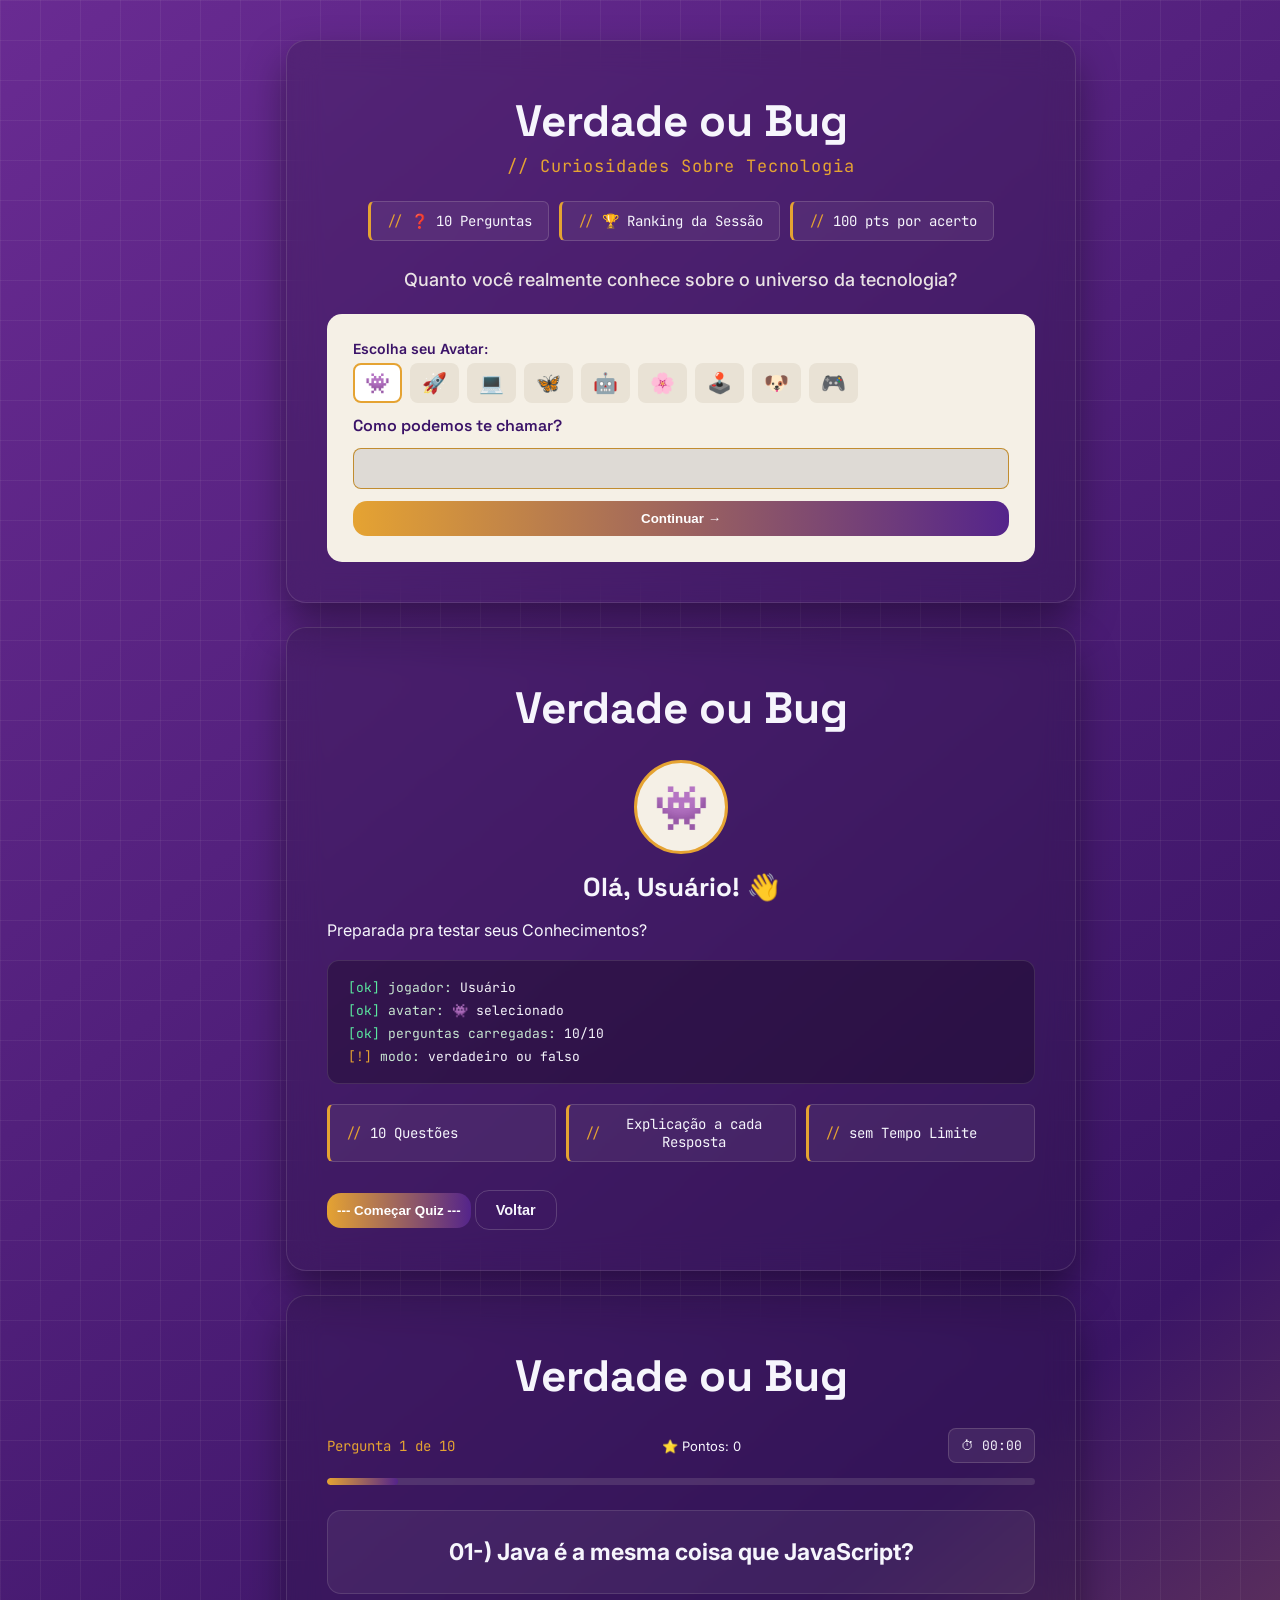
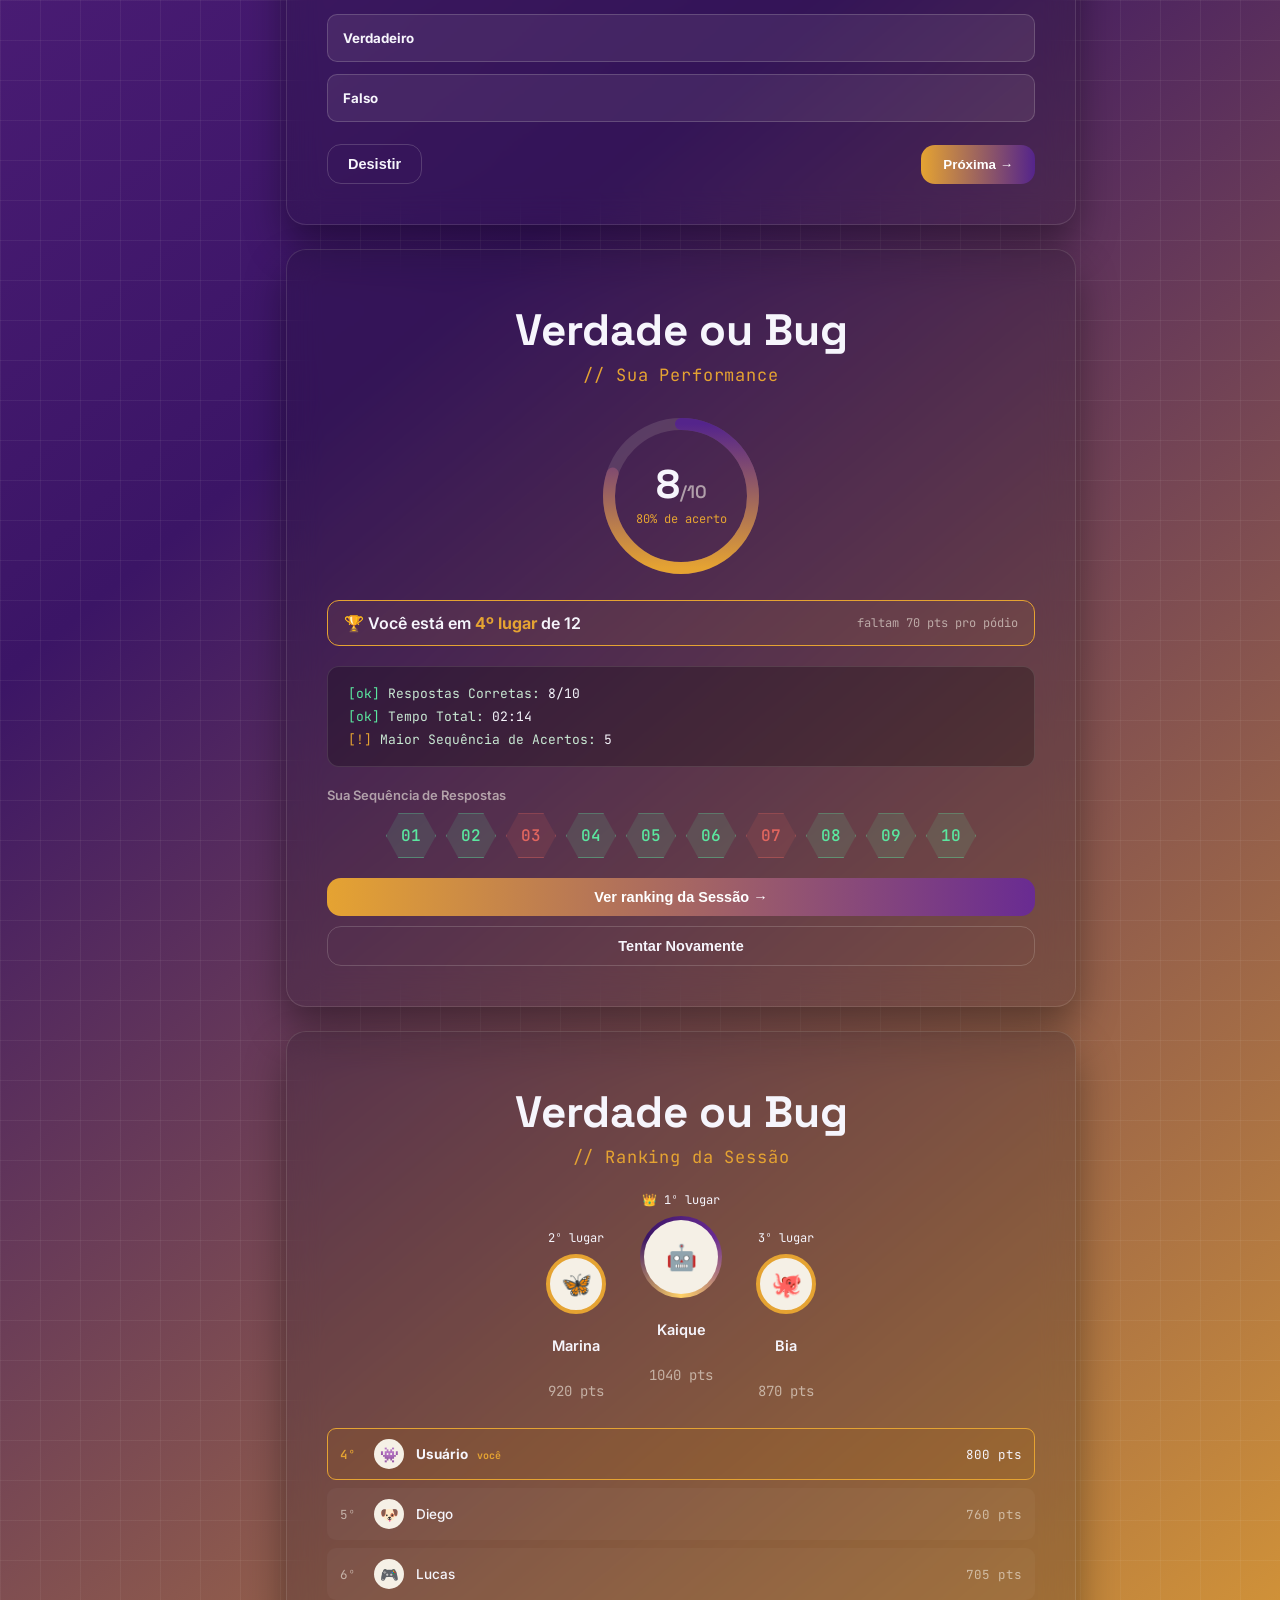
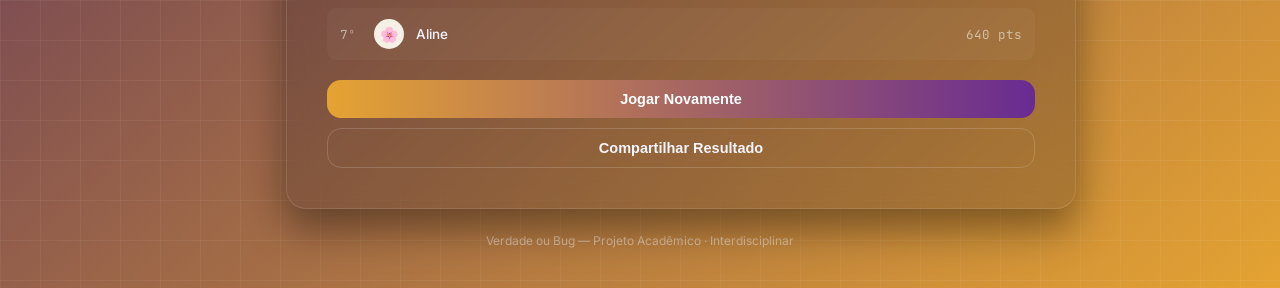
==== commit 26e0f716: "Adicionei o painel de posição, mostrando a posição e quantidade dfe pontos para alcançar o podio." ====
--- a/trivia_1.0/index.html
+++ b/trivia_1.0/index.html
@@ -189,15 +189,16 @@
         </div>
     </div>
 
-    <p class="nivel-badge">Boa, Usuário! <span class="tag-nivel">nível: debugger sênior</span></p>
+    <div class="ranking-banner">
+    <span class="ranking-posicao">🏆 Você está em <strong id="posicao">4º lugar</strong> de <span id="total">12</span></span>
+    <span class="ranking-falta">faltam <span id="pts-podio">70</span> pts pro pódio</span>
+</div>
 
     <div class="terminal-box">
         <p><span class="ok">[ok]</span> Respostas Corretas: <span class="destaque">8/10</span></p>
         <p><span class="ok">[ok]</span> Tempo Total: <span class="destaque">02:14</span></p>
         <p><span class="alerta">[!]</span> Maior Sequência de Acertos: <span class="destaque">5</span></p>
-        <p><span class="erro">[x]</span> Erros nas Perguntas: <span class="destaque">03, 07</span></p>
-    </div>
-
+    </div>
 
     <p class="qlist-titulo">Sua Sequência de Respostas</p>
     <div class="qlist">
@@ -215,7 +216,7 @@
 
     <div class="botoes-resultado">
         <button type="button" class="btn-primario">Ver ranking da Sessão →</button>
-        <button type="button" class="btn-secundario">Jogar novamente</button>
+        <button type="button" class="btn-secundario">Tentar Novamente</button>
     </div>
 
 </section>
@@ -299,7 +300,7 @@
     </div>
      <!-- Alteração feita por: Marcelo Ludin -->
     <!-- inserindo js arquivo -->
-     <script src="interatividade.js"></script>
+     <!-- <script src="interatividade.js"></script> -->
 </body>
 </html>
 
--- a/trivia_1.0/style.css
+++ b/trivia_1.0/style.css
@@ -521,29 +521,32 @@
     margin-top: 6px;
 }
 
-/* linha "Boa, Usuário!" junto com o selo do nível — fica centralizada
-   embaixo do anel de pontuação */
-.nivel-badge {
+/* banner de posição no ranking — fica embaixo do anel de pontuação */
+.ranking-banner {
     display: flex;
     flex-wrap: wrap;
-    align-items: center;
-    justify-content: center;
-    gap: 8px;
+    justify-content: space-between;
+    align-items: center;
+    gap: 6px 12px;
+    padding: 12px 16px;
+    margin: 0 0 20px 0;
+    border: 1px solid var(--cor-ambar);
+    border-radius: 12px;
+    background: rgba(229, 163, 50, 0.08);
     font-size: 16px;
     font-weight: 600;
     color: var(--cor-texto);
-    margin: 0 0 20px 0;
-    text-align: center;
-}
-/* o "selinho" laranja com o nível alcançado (ex: "nível: debugger sênior") */
-.tag-nivel {
-    font-family: 'JetBrains Mono', monospace;
-    font-size: 14px;
-    font-weight: 600;
-    color: #3bd6c2;
-    padding: 2px 8px;
-    border-radius: 100px;
-    margin-left: 3px;
+}
+
+.ranking-posicao strong {
+    color: var(--cor-ambar);
+}
+
+.ranking-falta {
+    font-family: 'JetBrains Mono', monospace;
+    font-size: 12px;
+    font-weight: 400;
+    color: rgba(245, 240, 230, 0.6);
 }
 
 /* cor vermelha da palavra [x] no terminal — usada pra marcar erro,
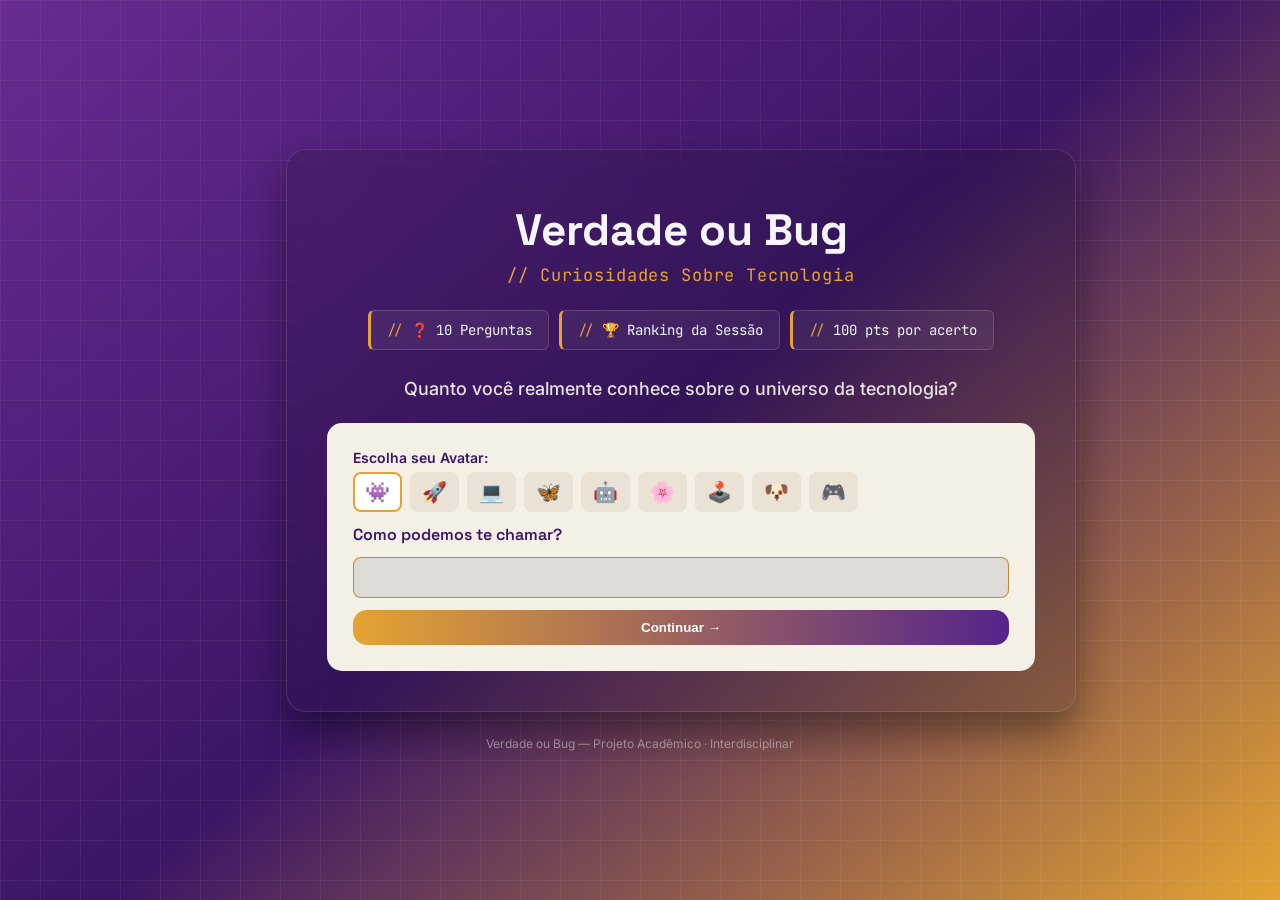
==== commit 6f669176: "Atualização js e erro no html index" ====
--- a/trivia_1.0/index.html
+++ b/trivia_1.0/index.html
@@ -300,7 +300,8 @@
     </div>
      <!-- Alteração feita por: Marcelo Ludin -->
     <!-- inserindo js arquivo -->
-     <!-- <script src="interatividade.js"></script> -->
+     <!-- Correção feita por: Marcelo Ludin — a tag do script estava comentada e nenhum botão funcionava -->
+     <script src="interatividade.js"></script>
 </body>
 </html>
 
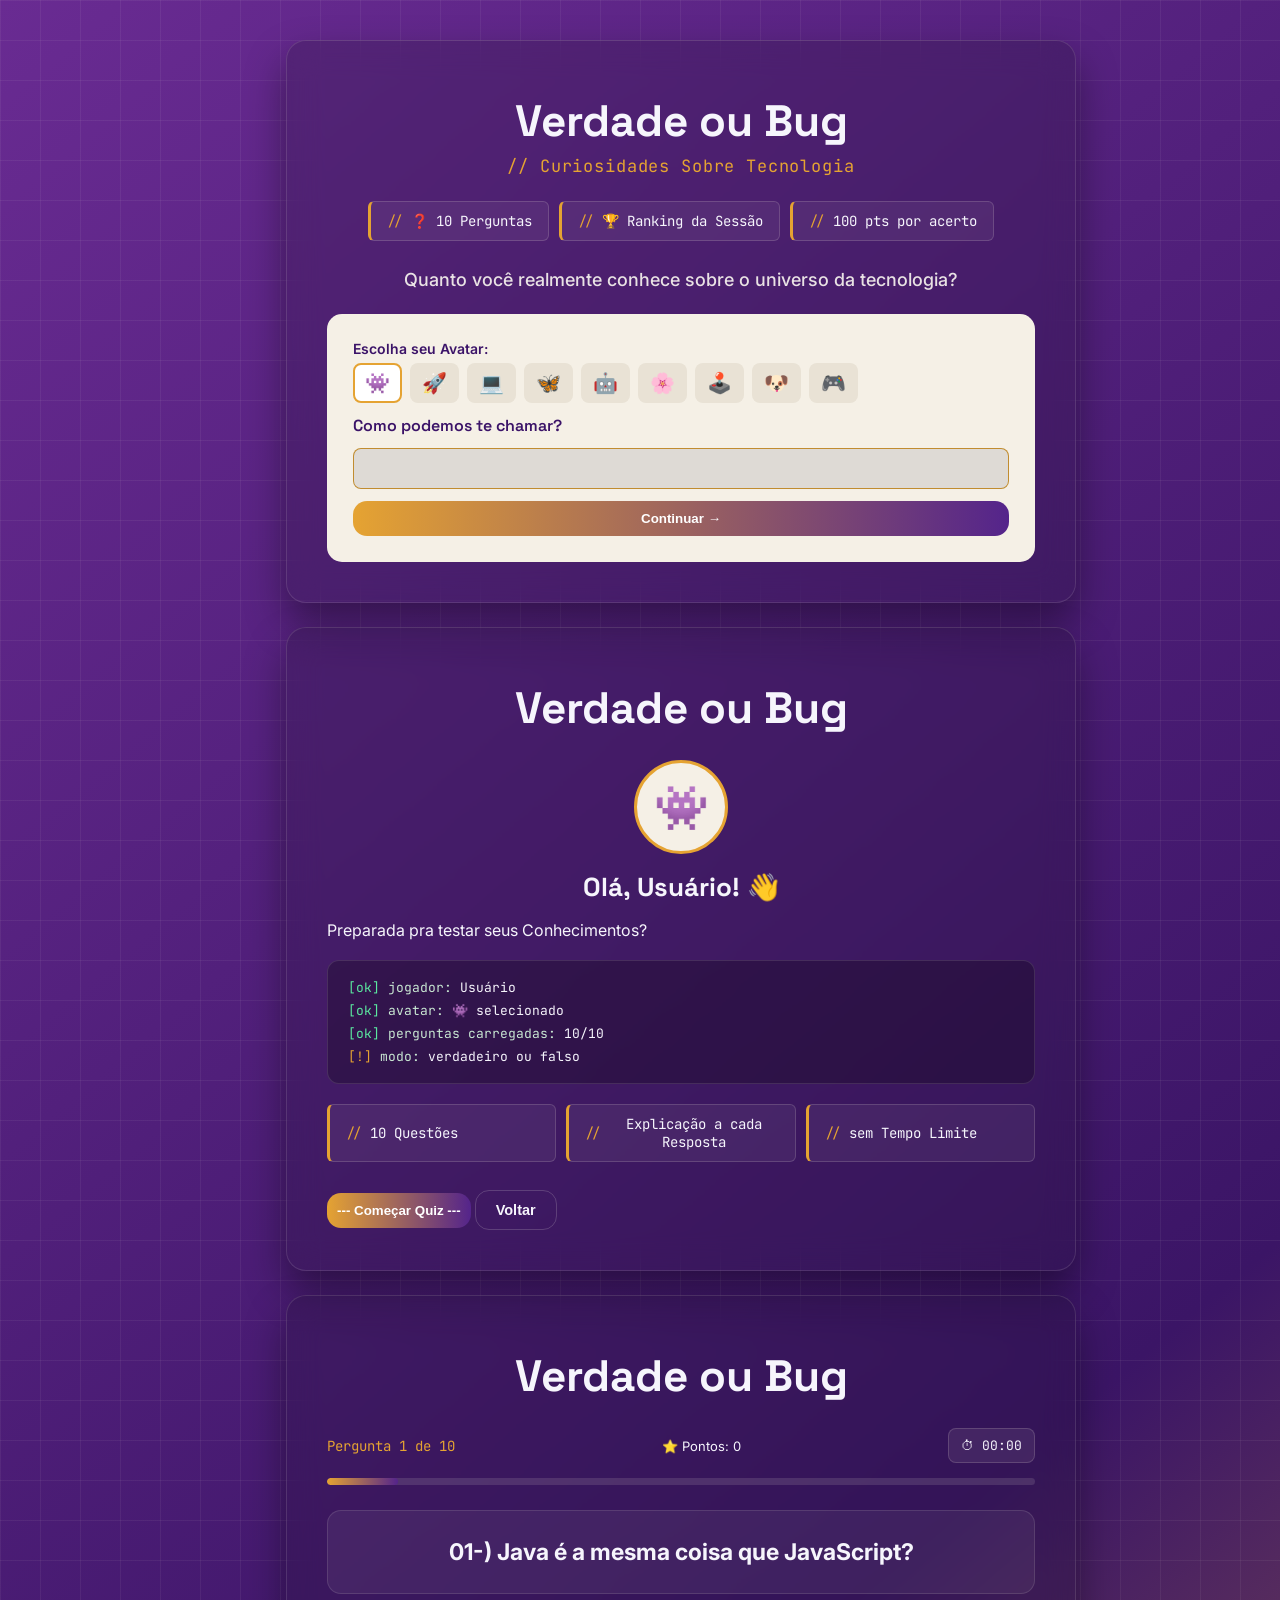
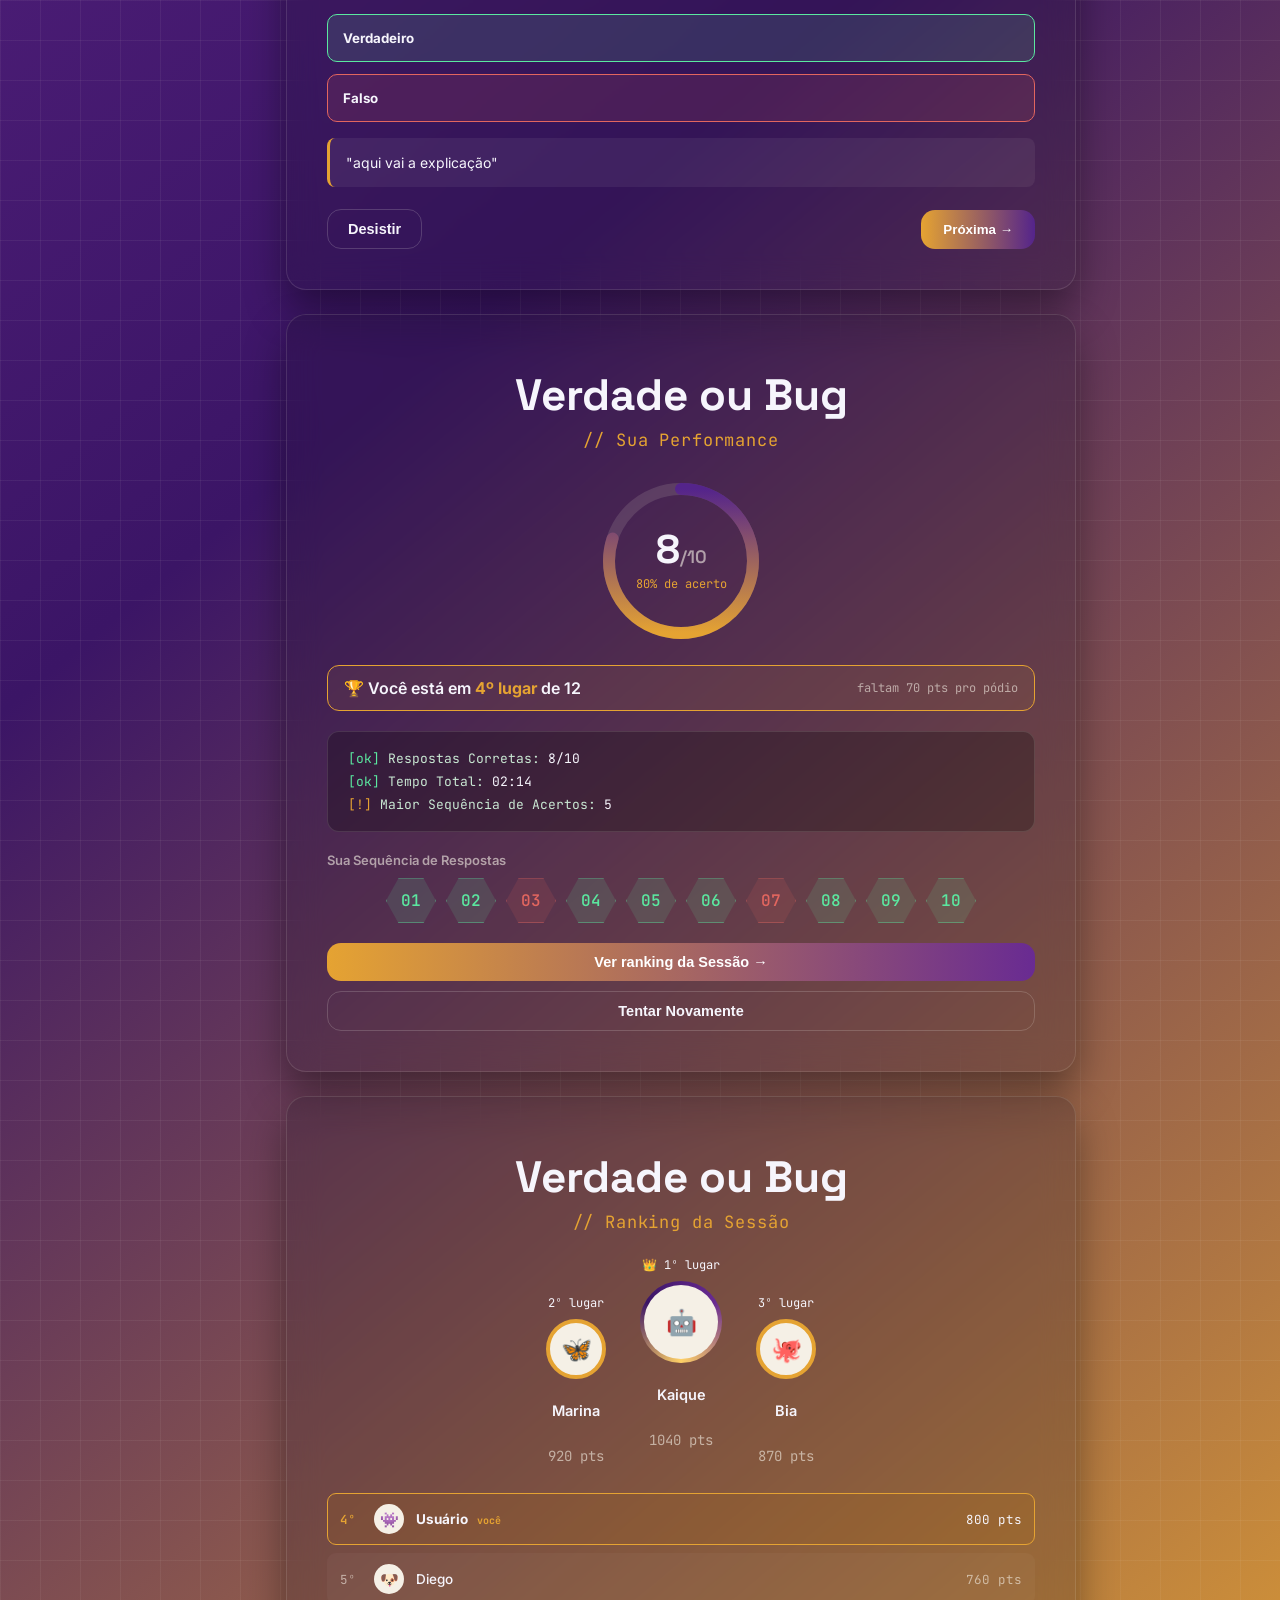
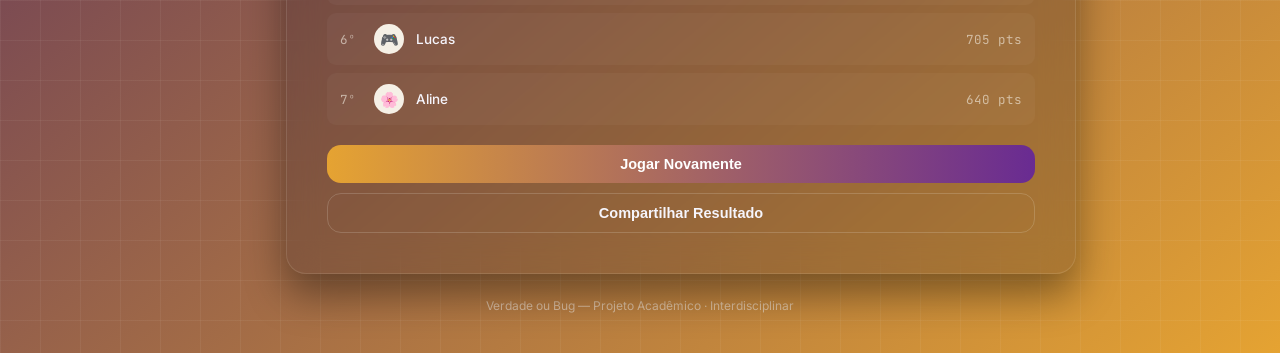
==== commit 787540d7: "adicionei ao visual, que mostra explicação e cor de acerto/erro ao clicar em Verdadeiro/Falso" ====
--- a/trivia_1.0/index.html
+++ b/trivia_1.0/index.html
@@ -131,16 +131,18 @@
     <!-- as alternativas da pergunta -->
 <div class="alternativas">
 
-    <button class="alternativa" type="button">
+    <button class="alternativa certa" type="button">
         Verdadeiro
     </button>
 
-    <button class="alternativa" type="button">
+    <button class="alternativa errada" type="button">
         Falso
     </button>
 
 </div>
 
+<!-- explicação que aparece depois de responder -->
+<p class="explicacao" id="explicacao">"aqui vai a explicação"</p>
 
 <!-- botões da parte inferior do quiz -->
 <div class="quiz-footer">
@@ -301,7 +303,7 @@
      <!-- Alteração feita por: Marcelo Ludin -->
     <!-- inserindo js arquivo -->
      <!-- Correção feita por: Marcelo Ludin — a tag do script estava comentada e nenhum botão funcionava -->
-     <script src="interatividade.js"></script>
+    <!-- <script src="interatividade.js"></script> -->
 </body>
 </html>
 
--- a/trivia_1.0/style.css
+++ b/trivia_1.0/style.css
@@ -830,4 +830,32 @@
 
 #quiz-screen .btn-proxima {
     margin: 0;
+}
+/* caixa da explicação que aparece depois de responder */
+.explicacao {
+    margin: 16px 0 0 0;
+    padding: 14px 16px;
+    border-left: 3px solid var(--cor-ambar);
+    border-radius: 8px;
+    background: rgba(245, 240, 230, 0.06);
+    font-size: 14px;
+    line-height: 1.5;
+}
+
+/* alternativa que o jogador acertou */
+.alternativa.certa {
+    border-color: #5be8a0;
+    background: rgba(91, 232, 160, 0.12);
+}
+
+/* alternativa que o jogador errou */
+.alternativa.errada {
+    border-color: #e2665f;
+    background: rgba(226, 102, 95, 0.12);
+}
+
+/* alternativa travada depois de responder */
+.alternativa:disabled {
+    cursor: default;
+    transform: none;
 }
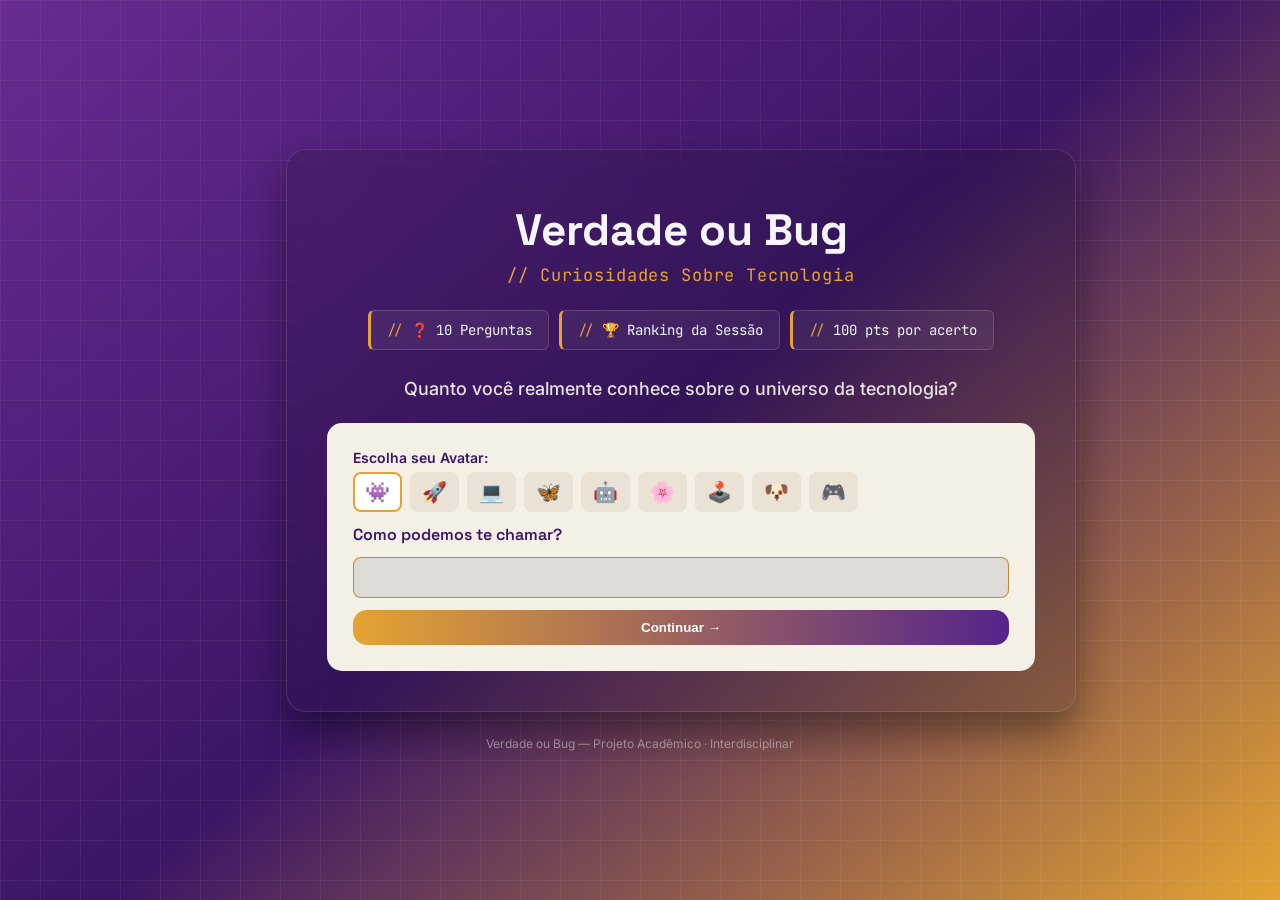
==== commit de0a95c3: "atualização js" ====
--- a/trivia_1.0/index.html
+++ b/trivia_1.0/index.html
@@ -303,7 +303,8 @@
      <!-- Alteração feita por: Marcelo Ludin -->
     <!-- inserindo js arquivo -->
      <!-- Correção feita por: Marcelo Ludin — a tag do script estava comentada e nenhum botão funcionava -->
-    <!-- <script src="interatividade.js"></script> -->
+    <!-- Correção feita por: Marcelo Ludin — tag do script reativada (estava comentada de novo) -->
+    <script src="interatividade.js"></script>
 </body>
 </html>
 
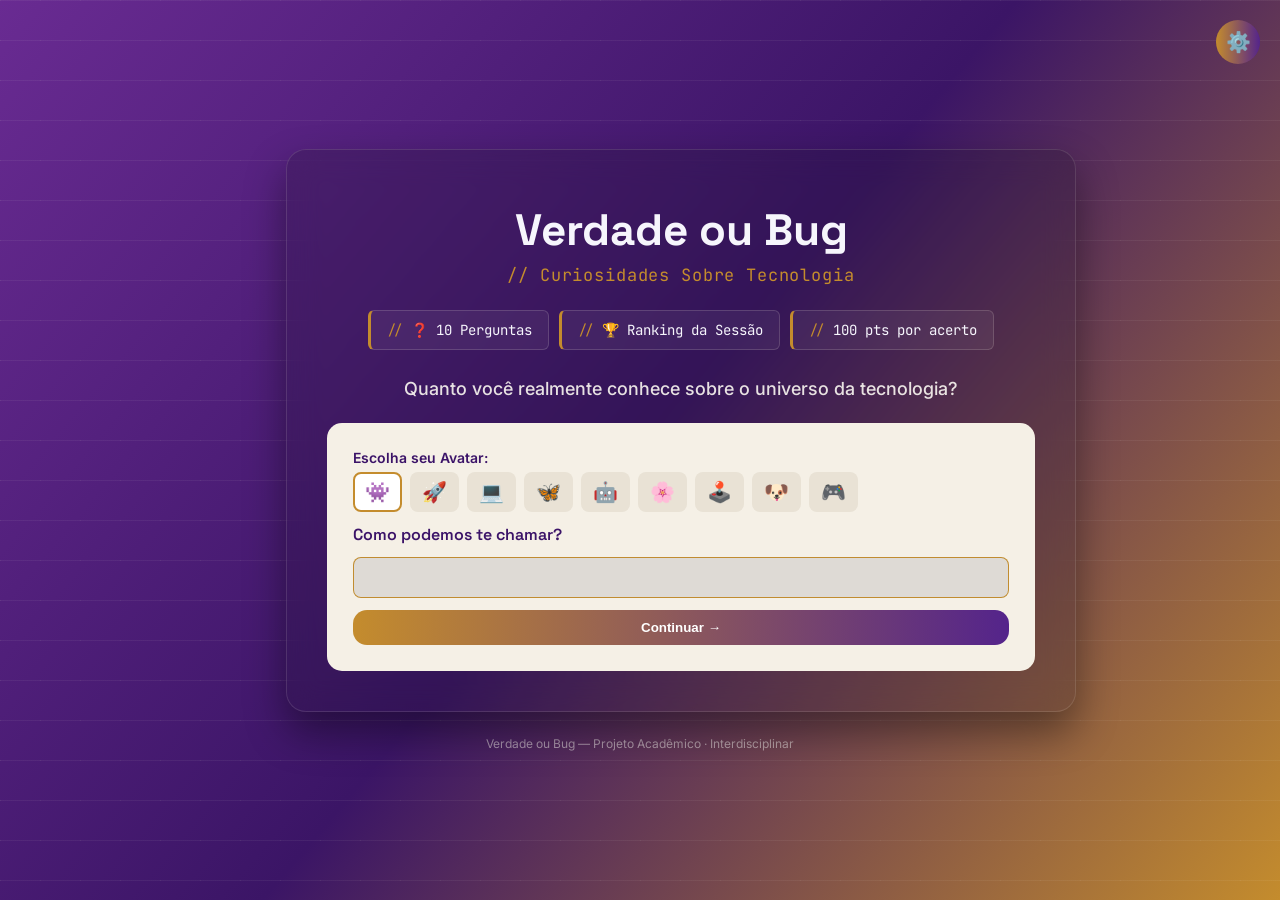
==== commit a0509356: "introdução ao modo claro coloquei a função no botao de mudança de modos tanto no html e no js Revise" ====
--- a/trivia_1.0/index.html
+++ b/trivia_1.0/index.html
@@ -9,7 +9,9 @@
 </head>
 <body>
     <div class="app">
+        <button type="button" class="btn-tema" id="botao-tema" aria-label="Alternar para modo claro">⚙️</button>
         <section id="start-screen">
+            
         <header>
            
             <h1 class="logo">Verdade ou Bug</h1>
@@ -304,7 +306,7 @@
     <!-- inserindo js arquivo -->
      <!-- Correção feita por: Marcelo Ludin — a tag do script estava comentada e nenhum botão funcionava -->
     <!-- Correção feita por: Marcelo Ludin — tag do script reativada (estava comentada de novo) -->
-    <script src="interatividade.js"></script>
+    <script src="interatividade.js"></script> 
 </body>
 </html>
 
--- a/trivia_1.0/style.css
+++ b/trivia_1.0/style.css
@@ -1,7 +1,13 @@
-
-/* variaveis de cor do site por inteiro */
+/* 1. Variáveis de cor
+   2. Base da página (fundo, reset)
+   3. Estrutura geral / compartilhado entre telas
+
+/* ================================================================
+   1. VARIÁVEIS DE COR
+   ================================================================ */
+ 
 :root {
-    --cor-ambar: #e5a332;
+    --cor-ambar: #c48c2d;
     --cor-violeta: #692b92;
     --cor-mediado: #3b1566;
     --cor-texto: #f6f5fc;
@@ -9,6 +15,10 @@
     --cor-resposta-usuario: #222120;
 }
 
+/* ================================================================
+   2. BASE DA PÁGINA
+   ================================================================ */
+   
 /* ===== fundo da pagina ===== (a tela inteira atras de tudo)
  degrade colorido, grade quadriculada, centraliza tudo no meio da pagina*/
 body {
@@ -17,8 +27,8 @@
   font-family: 'Inter', sans-serif;
   background: 
      linear-gradient(rgba(245, 240, 230, 0.06) 1px, transparent 1px),
-     linear-gradient(90deg, rgba(245, 240, 230, 0.06) 1px, transparent 1px),
-     linear-gradient(140deg, var(--cor-violeta), var(--cor-mediado), var(--cor-ambar));
+     linear-gradient(120deg, rgba(245, 240, 230, 0.06) 1px, transparent 1px),
+     linear-gradient(130deg, var(--cor-violeta), var(--cor-mediado), var(--cor-ambar));
   background-size: 40px 40px, 40px 40px, cover;
   color: var(--cor-texto);
 
@@ -27,143 +37,9 @@
   align-items: center;
 }
 
-/* ==== card claro do formulario ==========
-   (a caixa bege onde ficam o avatar, o campo de nome e o botão de começar)*/
-form {
-    background-color: #F5F0E6;
-    border: 1px solid rgba(245, 240, 230, 0.16);
-    padding: 25px;
-    border-radius: 15px;
-    display: flex;
-    flex-direction: column;
-    gap: 12px;
-}
-/* ====== bloco seletor de avatar ======*/
-/* onde junta o texto "escolha seu avatar" com a fileira dos icones */
-.avatar-box {
-    display: flex;
-    flex-direction: column;
-    gap: 6px;
-}
-/* texto "Escolha seu avatar:" */
-.avatar-title {
-    font-size: 14px;
-    color: var(--cor-texto-secundario);
-    font-weight: 600;
-}
-/* ===== fileira dos icones do avatar ======
-  (o grupo inteiro ) */
-.avatar-opcoes {
-    display: flex;
-    gap: 8px;
-}
-
-/* editor de ====== cada icone de avatar individualmente ====
-   (o quadradinho ao redor do emogi) */
-.avatar-item {
-    font-size: 20px;
-    padding: 6px 10px;
-    background: #e9e2d5;
-    border: 2px solid transparent;
-    border-radius: 8px;
-    cursor: pointer;
-    transition: 0.2s;
-    user-select: none;
-}
-/* movimento do icone do avatar quando esta selecionado 
-   ou quando o mouse passa por cima */
-.avatar-item.selecionado, 
-.avatar-item:hover {
-    border-color: var(--cor-ambar);
-    background: #ffffff;
-}
-/* O texto "Como podemos te chamar?" */
-label {
-    color: var(--cor-texto-secundario);
-    font-family: 'Space Grotesk', sans-serif;
-    font-weight: 600;
-}
-input {
-    padding: 10px 12px;
-    border-radius: 8px;
-    border: 1px solid rgba(190, 130, 26, 0.877);
-    background: rgba(197, 195, 195, 0.473);
-    color: var(--cor-resposta-usuario);
-    font-family: 'Inter', sans-serif;
-    font-size: 15px;
-}
-
-input::placeholder {
-    color: rgba(199, 199, 196, 0.575);
-}
-
-input:focus {
-    outline: 2px solid var(--cor-ambar);
-    outline-offset: 2px;
-    border-color: var(--cor-ambar);
-}
-
-
-/* controla o espaçamento acima do formulario */
-.start-row {
-    display: flex;
-    gap: 24px;
-    align-items: stretch;
-    margin-top: 24px;
-    flex-wrap: wrap;
-}
-
-/* O formulário dentro do .start-row — hoje sem efeito visível
-   (só passaria a fazer diferença se outro item fosse colocado
-   do lado dele nessa mesma linha) */
-.start-row form {
-    flex: 2;
-}
-
-/* =============================================================
-   fileira dos bagdes  ("// 10 perguntas", "// ~3 minutos" etc)
-   =============================================================*/
-
-/* edição de temanho, centralização e espaços no bagdes */
-.lista-info {
-    list-style: none;
-    margin: 0 0 28px 0;
-    padding: 0;
-    display: flex;
-    flex-direction: row;
-    justify-content: center;
-    flex-wrap: wrap;
-    gap: 10px;
-}
-/* ===== cores, tamanho e fonte das caixinhas dos badges individualmente */
-
-.lista-info li {
-    background-color: rgba(245, 240, 230, 0.06);
-    border: 1px solid rgba(245, 240, 230, 0.16);
-    border-left: 3px solid var(--cor-ambar);
-    padding: 10px 16px;
-    border-radius: 6px;
-    font-family: 'JetBrains Mono', monospace;
-    color: var(--cor-texto);
-    display: flex;
-    align-items: center;
-    gap: 8px;
-    font-size: 14px;         
-
-}
-
-/* "//" que aparece na frente do texto de cada badge */
-.lista-info li::before {
-    content: "// ";
-    color: var(--cor-ambar);
-}
-
-.icone {
-    width: 16px;
-    height: 16px;
-    color: var(--cor-ambar);
-    flex-shrink: 0;
-}
+/* ================================================================
+   3. ESTRUTURA GERAL / COMPARTILHADO ENTRE TELAS  (tudo que aparece em mais de uma tela fica aqui)
+   ================================================================ */
 
 /* controle de largura maxima e centralização dos conteudos da tela inteira */
 .app {
@@ -216,6 +92,161 @@
     text-align: center;
 }
 
+/* linha "// Curiosidades Sobre Tecnologia" / "// Sua Performance" etc,
+   usada no cabeçalho de várias telas */
+.tagline {
+    font-family: 'JetBrains Mono', monospace;
+    font-size: 17px;
+    letter-spacing: 0.05em;
+    color: var(--cor-ambar);
+    text-align: center;
+    margin: 0 0 20px 0;
+}
+
+/* =============================================================
+   fileira dos bagdes  ("// 10 perguntas", "// ~3 minutos" etc)
+   usada na tela de início e na tela "pronto pra começar"
+   =============================================================*/
+
+/* ==== card claro do formulario ==========
+   (a caixa bege onde ficam o avatar, o campo de nome e o botão de começar)*/
+form {
+    background-color: #F5F0E6;
+    border: 1px solid rgba(245, 240, 230, 0.16);
+    padding: 25px;
+    border-radius: 15px;
+    display: flex;
+    flex-direction: column;
+    gap: 12px;
+}
+/* ====== bloco seletor de avatar ======*/
+/* onde junta o texto "escolha seu avatar" com a fileira dos icones */
+.avatar-box {
+    display: flex;
+    flex-direction: column;
+    gap: 6px;
+}
+/* texto "Escolha seu avatar:" */
+.avatar-title {
+    font-size: 14px;
+    color: var(--cor-texto-secundario);
+    font-weight: 600;
+}
+/* ===== fileira dos icones do avatar ======
+  (o grupo inteiro ) */
+.avatar-opcoes {
+    display: flex;
+    gap: 8px;
+}
+
+/* editor de ====== cada icone de avatar individualmente ====
+   (o quadradinho ao redor do emogi) */
+.avatar-item {
+    font-size: 20px;
+    padding: 6px 10px;
+    background: #e9e2d5;
+    border: 2px solid transparent;
+    border-radius: 8px;
+    cursor: pointer;
+    transition: 0.2s;
+    user-select: none;
+}
+/* movimento do icone do avatar quando esta selecionado 
+   ou quando o mouse passa por cima */
+.avatar-item.selecionado, 
+.avatar-item:hover {
+    border-color: var(--cor-ambar);
+    background: #ffffff;
+}
+/* O texto "Como podemos te chamar?" */
+label {
+    color: var(--cor-texto-secundario);
+    font-family: 'Space Grotesk', sans-serif;
+    font-weight: 600;
+}
+input {
+    padding: 10px 12px;
+    border-radius: 8px;
+    border: 1px solid rgba(190, 130, 26, 0.877);
+    background: rgba(197, 195, 195, 0.473);
+    color: var(--cor-resposta-usuario);
+    font-family: 'Inter', sans-serif;
+    font-size: 15px;
+}
+
+input::placeholder {
+    color: rgba(199, 199, 196, 0.575);
+}
+
+input:focus {
+    outline: 2px solid var(--cor-ambar);
+    outline-offset: 2px;
+    border-color: var(--cor-ambar);
+}
+
+
+/* controla o espaçamento acima do formulario */
+.start-row {
+    display: flex;
+    gap: 24px;
+    align-items: stretch;
+    margin-top: 24px;
+    flex-wrap: wrap;
+}
+
+/* O formulário dentro do .start-row — hoje sem efeito visível
+   (só passaria a fazer diferença se outro item fosse colocado
+   do lado dele nessa mesma linha) */
+.start-row form {
+    flex: 2;
+}
+
+/* =============================================================
+   fileira dos bagdes  ("// 10 perguntas", "// ~3 minutos" etc)
+   =============================================================*/
+
+/* edição de temanho, centralização e espaços no bagdes */
+.lista-info {
+    list-style: none;
+    margin: 0 0 28px 0;
+    padding: 0;
+    display: flex;
+    flex-direction: row;
+    justify-content: center;
+    flex-wrap: wrap;
+    gap: 10px;
+}
+/* ===== cores, tamanho e fonte das caixinhas dos badges individualmente */
+
+.lista-info li {
+    background-color: rgba(245, 240, 230, 0.06);
+    border: 1px solid rgba(245, 240, 230, 0.16);
+    border-left: 3px solid var(--cor-ambar);
+    padding: 10px 16px;
+    border-radius: 6px;
+    font-family: 'JetBrains Mono', monospace;
+    color: var(--cor-texto);
+    display: flex;
+    align-items: center;
+    gap: 8px;
+    font-size: 14px;         
+
+}
+
+/* "//" que aparece na frente do texto de cada badge */
+.lista-info li::before {
+    content: "// ";
+    color: var(--cor-ambar);
+}
+
+/* ícones usados dentro dos badges e outras caixinhas */
+.icone {
+    width: 16px;
+    height: 16px;
+    color: var(--cor-ambar);
+    flex-shrink: 0;
+}
+
 #start-screen main h2 {
     font-size: 18px;
     font-weight: 500;
@@ -292,7 +323,7 @@
 }
 /* as palavras em destaque depois dos dois pontos no terminal */
 .destaque {
-    color: var(--cor-texto);
+    color: #f5f2ee;
 }
 
 /* caixa onde aparece a pergunta */
@@ -401,15 +432,6 @@
         #54248b
     );
     border-radius: 10px;
-}
-
-.tagline {
-    font-family: 'JetBrains Mono', monospace;
-    font-size: 17px;
-    letter-spacing: 0.05em;
-    color: var(--cor-ambar);
-    text-align: center;
-    margin: 0 0 20px 0;
 }
 
 #ready-screen .lista-info {
@@ -858,4 +880,125 @@
 .alternativa:disabled {
     cursor: default;
     transform: none;
+}
+
+/* botão fixo de trocar tema, sempre visível no canto, em qualquer tela */
+.btn-tema {
+    position: fixed;
+    top: 20px;
+    right: 20px;
+    width: 44px;
+    height: 44px;
+    border-radius: 50%;
+    backdrop-filter: blur(10px);
+    font-size: 20px;
+    padding: 0;
+    display: flex;
+    align-items: center;
+    justify-content: center;
+    z-index: 100;
+}
+
+
+/* ============================================================
+   MODO CLARO — só entra em ação quando o JS adicionar a classe
+   "tema-claro" no <body>.
+   ============================================================ */
+
+/* 1. Redefine as variáveis principais — isso sozinho já muda
+   a cor de boa parte dos textos do site (h1, h2, saudação,
+   números do anel, nomes do ranking, etc), porque eles usam
+   var(--cor-texto) */
+body.tema-claro {
+    --cor-texto: #3b1368;
+}
+
+/* 2. Fundo da página inteira */
+body.tema-claro {
+    background:
+        linear-gradient(rgba(59, 21, 104, 0.05) 1px, transparent 1px),
+        linear-gradient(90deg, rgba(71, 19, 134, 0.05) 1px, transparent 1px),
+        linear-gradient(140deg, #886bf0, #ca86f1, #f0bb66);
+    background-size: 40px 40px, 40px 40px, cover;
+}
+
+/* 3. Os cards de vidro de cada tela — viram um degradê
+   bege/lilás claro, não branco liso */
+body.tema-claro #start-screen,
+body.tema-claro #ready-screen,
+body.tema-claro #quiz-screen,
+body.tema-claro #resultado-screen,
+body.tema-claro #ranking-screen {
+    background: linear-gradient(160deg, rgba(197, 206, 253, 0.92), rgba(248, 226, 164, 0.88));
+    border: 1px solid rgba(98, 56, 153, 0.253);
+    box-shadow: 0 20px 40px rgba(86, 78, 97, 0.219);
+}
+
+/* 4. A pergunta pequena da tela 1 (ela tinha cor própria,
+   não usava variável, então precisa de ajuste manual) */
+body.tema-claro #start-screen main h2 {
+    color: rgba(49, 14, 92, 0.85);
+}
+
+/* 5. Rodapé */
+body.tema-claro footer p {
+    color: rgba(24, 7, 44, 0.788);
+}
+
+/* 6. Badges "// 10 perguntas" etc */
+body.tema-claro .lista-info li {
+    background-color: rgba(41, 13, 77, 0.05);
+    border-color: rgba(75, 57, 18, 0.16);
+}
+
+/* 7. Caixa da pergunta, no quiz */
+body.tema-claro .pergunta-box {
+    background: rgba(59, 21, 104, 0.04);
+    border-color: rgba(59, 21, 104, 0.12);
+}
+
+/* 8. Botões de alternativa (Verdadeiro/Falso) */
+body.tema-claro .alternativa {
+    background: rgba(59, 21, 104, 0.05);
+    border-color: rgba(59, 21, 104, 0.15);
+}
+
+/* 9. Caixa de explicação, depois de responder */
+body.tema-claro .explicacao {
+    background: rgba(59, 21, 104, 0.04);
+}
+
+/* 10. Cronômetro */
+body.tema-claro .cronometro {
+    background: rgba(59, 21, 104, 0.05);
+    border-color: rgba(59, 21, 104, 0.15);
+}
+
+/* 11. Trilho vazio da barra de progresso */
+body.tema-claro .progresso-container {
+    background: rgba(59, 21, 104, 0.1);
+}
+
+/* 12. Linhas da lista de ranking (4º colocado em diante) */
+body.tema-claro .rank-linha {
+    background: rgba(42, 12, 78, 0.04);
+}
+
+/* 13. Hexágonos de acerto/erro — cores mais escuras,
+   pra continuar legível em fundo claro */
+body.tema-claro .qitem.acerto {
+    background: rgba(25, 122, 74, 0.12);
+    border-color: rgba(26, 133, 79, 0.4);
+    color: #177546;
+}
+body.tema-claro .qitem.erro {
+    background: rgba(201, 74, 64, 0.12);
+    border-color: rgba(201, 74, 64, 0.4);
+    color: #942d25;
+}
+
+/* 14. Botão de tema, versão clara */
+body.tema-claro .btn-tema {
+    background: rgba(41, 29, 29, 0.6);
+    border-color: rgba(59, 21, 104, 0.2);
 }
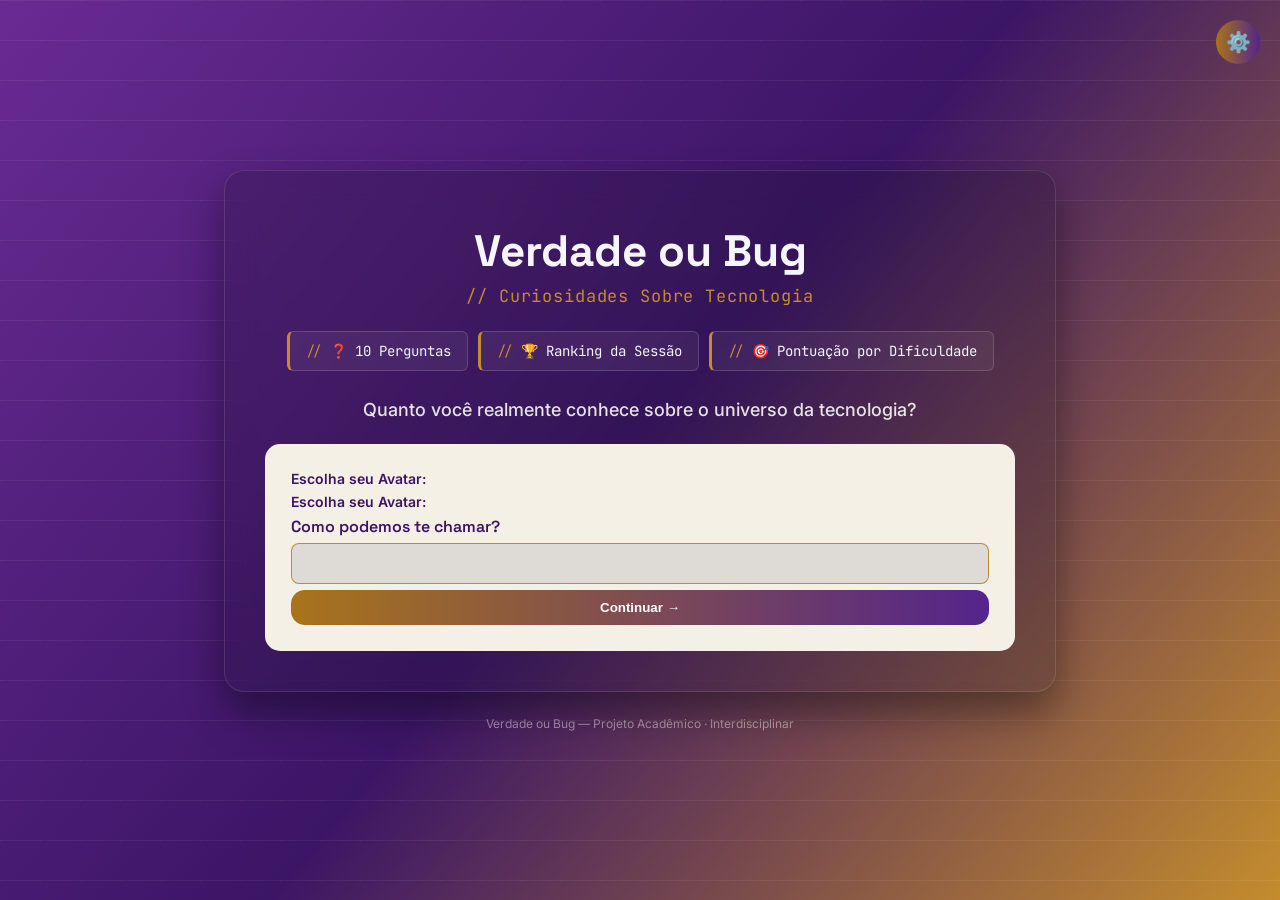
==== commit c3b3b799: "Update avatar selection section in index.html" ====
--- a/trivia_1.0/index.html
+++ b/trivia_1.0/index.html
@@ -23,7 +23,7 @@
         <ul class="lista-info">
                  <li>❓ 10 Perguntas</li>
                  <li>🏆 Ranking da Sessão</li>
-                 <li>100 pts por acerto</li>
+                 <li>🎯 Pontuação por Dificuldade</li>
                  
                  </ul>
 
@@ -35,15 +35,9 @@
                 <div class="avatar-box">
                             <span class="avatar-title">Escolha seu Avatar:</span>
                             <div class="avatar-opcoes">
-                                <span class="avatar-item selecionado" role="img" aria-label="Avatar monstrinho pixel" data-avatar="👾">👾</span>
-                                    <span class="avatar-item" role="img" aria-label="Avatar foguete" data-avatar="🚀">🚀</span>
-                                    <span class="avatar-item" role="img" aria-label="Avatar notebook" data-avatar="💻">💻</span>
-                                    <span class="avatar-item" role="img" aria-label="Avatar borboleta" data-avatar="🦋">🦋</span>
-                                    <span class="avatar-item" role="img" aria-label="Avatar robô" data-avatar="🤖">🤖</span>
-                                    <span class="avatar-item" role="img" aria-label="Avatar flor" data-avatar="🌸">🌸</span>
-                                    <span class="avatar-item" role="img" aria-label="Avatar joystick" data-avatar="🕹️">🕹️</span>
-                                    <span class="avatar-item" role="img" aria-label="Avatar cachorro" data-avatar="🐶">🐶</span>
-                                    <span class="avatar-item" role="img" aria-label="Avatar controle de videogame" data-avatar="🎮">🎮</span>
+                                <span class="avatar-title">Escolha seu Avatar:</span>
+                            <div class="avatar-opcoes">
+                                <!-- Deixe vazio! O JavaScript vai preencher os ícones do Supabase aqui automaticamente -->
                             </div>
                         </div>
                 <label for="nome-jogador">Como podemos te chamar?</label>
--- a/trivia_1.0/style.css
+++ b/trivia_1.0/style.css
@@ -43,10 +43,14 @@
 
 /* controle de largura maxima e centralização dos conteudos da tela inteira */
 .app {
+    width: 100%;                /* ocupa a largura toda, sem encolher pelo conteúdo */
     max-width: 1000px;
     margin: 0 auto;
     padding: 40px 24px;
-}
+    box-sizing: border-box; 
+}
+    
+
 
  /* quadrado de fundo semi-trasnparente com efeito borrado
     usados nas telas onde fica o conteudo */
@@ -666,15 +670,15 @@
     display: flex;
     align-items: flex-end;
     justify-content: center;
-    gap: 10px;
-    margin: 8px 0 24px 0;
+    gap: 24px;
+    margin: 8px 0 32px 0;
 }
 
 /* O anel giratório dourado — só existe ao redor do avatar
    que estiver dentro dele (ou seja, só o 1º lugar) */
 .avatar-anel-ouro {
-    width: 74px;
-    height: 74px;
+    width: 120px;
+    height: 120px;
     border-radius: 50%;
     background: conic-gradient(from 180deg, #ffd166, var(--cor-mediado), var(--cor-violeta), #ffd166);
     padding: 4px;
@@ -691,19 +695,20 @@
     height: 100%;
     margin: 0;
     border: none;
+    font-size: 56px;
 }
 
 
 /* o círculo bege com o emoji do jogador, em cima de cada coluna
    do pódio */
 .podio-avatar {
-    width: 52px;
-    height: 52px;
+    width: 84px;
+    height: 84px;
     border-radius: 50%;
     display: flex;
     align-items: center;
     justify-content: center;
-    font-size: 25px;
+    font-size: 40px;
     background: #F5F0E6;
     border: 4px solid var(--cor-ambar);
     margin-bottom: 8px;
@@ -712,7 +717,7 @@
 
 /* nome do jogador embaixo do avatar, no pódio */
 .podio-nome {
-    font-size: 14.5px;
+    font-size: 17px;
     font-weight: 600;
     color: var(--cor-texto);
 }
@@ -720,7 +725,7 @@
 /* pontuação do jogador, entre o nome e a barra colorida */
 .podio-pontos {
     font-family: 'JetBrains Mono', monospace;
-    font-size: 14px;
+    font-size: 15px;
     color: rgba(245, 240, 230, 0.6);
     margin-bottom: 4px;
 }
@@ -740,13 +745,13 @@
     display: flex;
     flex-direction: column;
     align-items: center;
-    width: 95px;
+    width: 120px;
 }
 
 /* texto "1º lugar", "2º lugar", "👑 1º lugar" acima do avatar */
 .podio-label {
     font-family: 'JetBrains Mono', monospace;
-    font-size: 12px;
+    font-size: 14px;
     color: var(--cor-texto);
     margin: 0 0 8px 0;
 }
@@ -754,7 +759,7 @@
 /* deixa o card do 1º lugar um pouco mais alto que os outros dois,
    já que ele não tem mais a "barra" de degrau colorida */
 .podio-card.primeiro {
-    margin-bottom: 16px;
+    margin-bottom: 24px;
 }
 
 
@@ -929,8 +934,8 @@
 body.tema-claro #quiz-screen,
 body.tema-claro #resultado-screen,
 body.tema-claro #ranking-screen {
-    background: linear-gradient(160deg, rgba(197, 206, 253, 0.92), rgba(248, 226, 164, 0.88));
-    border: 1px solid rgba(98, 56, 153, 0.253);
+    background: linear-gradient(160deg, rgba(142, 156, 226, 0.92), rgba(248, 226, 164, 0.88));
+    border: 1px solid rgba(98, 56, 153, 0.212);
     box-shadow: 0 20px 40px rgba(86, 78, 97, 0.219);
 }
 
@@ -981,7 +986,7 @@
 
 /* 12. Linhas da lista de ranking (4º colocado em diante) */
 body.tema-claro .rank-linha {
-    background: rgba(42, 12, 78, 0.04);
+    background: rgba(42, 12, 78, 0.164);
 }
 
 /* 13. Hexágonos de acerto/erro — cores mais escuras,
@@ -1001,4 +1006,109 @@
 body.tema-claro .btn-tema {
     background: rgba(41, 29, 29, 0.6);
     border-color: rgba(59, 21, 104, 0.2);
-}+}
+/* ===== MODO CLARO: versão 2 (contraste + cores) ===== */
+
+/* botões: âmbar mais escuro pra o texto branco ler bem (vale pros dois modos) */
+button { background: linear-gradient(90deg, #a8741a, #54248b); }
+.btn-primario { background: linear-gradient(90deg, #a8741a, var(--cor-violeta)); }
+.btn-secundario { background: transparent; }
+
+/* placeholder legível (vale pros dois modos) */
+input::placeholder { color: rgba(59, 19, 104, 0.45); }
+
+/* fundo da página */
+body.tema-claro {
+    background:
+        linear-gradient(rgba(59, 21, 104, 0.05) 1px, transparent 1px),
+        linear-gradient(90deg, rgba(71, 19, 134, 0.05) 1px, transparent 1px),
+        linear-gradient(140deg, #5856ee, #bf6bf0, #f0b944);
+    background-size: 40px 40px, 40px 40px, cover;
+}
+
+/* cards das telas */
+body.tema-claro #start-screen,
+body.tema-claro #ready-screen,
+body.tema-claro #quiz-screen,
+body.tema-claro #resultado-screen,
+body.tema-claro #ranking-screen {
+    background: linear-gradient(50deg, rgb(245, 222, 255), rgba(255, 243, 210, 0.9));
+    border: 0,5px solid rgba(63, 19, 92, 0.4);
+    box-shadow:
+        0 20px 40px rgba(146, 29, 224, 0.932),
+        0 0 0 6px rgba(255, 255, 255, 0.452);
+    
+}
+
+/* botão de tema */
+body.tema-claro .btn-tema {
+    background: #fbf7ee;
+    border: 1px solid rgba(59, 21, 104, 0.3);
+}
+
+/* textos que usavam âmbar claro: versão mais escura pra ter contraste */
+body.tema-claro .tagline,
+body.tema-claro .contador-pergunta,
+body.tema-claro .anel-percentual,
+body.tema-claro .tag-voce,
+body.tema-claro .lista-info li::before,
+body.tema-claro .rank-linha.voce .rank-posicao,
+body.tema-claro .ranking-posicao strong {
+    color: #8a5a00;
+}
+
+/* terminal */
+body.tema-claro .terminal-box {
+    background: rgba(58, 21, 104, 0.096);
+    border-color: rgba(58, 21, 104, 0.253);
+}
+body.tema-claro .terminal-box p { color: #3b1368; }
+body.tema-claro .ok { color: #177546; }
+body.tema-claro .alerta { color: #8a5a00; }
+body.tema-claro .destaque { color: #1d0a38; }
+
+/* textos secundários (antes eram branco translúcido) */
+body.tema-claro .podio-pontos,
+body.tema-claro .rank-pontos,
+body.tema-claro .rank-posicao,
+body.tema-claro .qlist-titulo,
+body.tema-claro .ranking-falta,
+body.tema-claro .anel-pontos small {
+    color: rgba(59, 19, 104, 0.75);
+}
+body.tema-claro .rank-linha.voce .rank-pontos { color: var(--cor-texto); }
+
+/* anel, banner e linha "você" */
+body.tema-claro .anel-trilha { stroke: rgba(59, 21, 104, 0.15); }
+body.tema-claro .ranking-banner { background: rgba(196, 140, 45, 0.15); }
+body.tema-claro .rank-linha.voce { background: rgba(196, 140, 45, 0.18); }
+
+/* botão secundário */
+body.tema-claro .btn-secundario { border-color: rgba(59, 21, 104, 0.35); }
+/* hexágonos mais definidos */
+body.tema-claro .qitem.acerto {
+    background: rgba(25, 122, 74, 0.22);
+    border-color: rgba(26, 133, 79, 0.6);
+    color: #0f5c35;
+}
+body.tema-claro .qitem.erro {
+    background: rgba(201, 74, 64, 0.22);
+    border-color: rgba(201, 74, 64, 0.6);
+    color: #7a1f19;
+}
+
+/* formulário destacado do card */
+body.tema-claro form {
+    border: 1px solid rgba(58, 21, 104, 0.438);
+    box-shadow: 0 6px 18px rgba(58, 21, 104, 0.247);
+}
+
+/* feedback das alternativas */
+body.tema-claro .alternativa.certa {
+    background: rgba(25, 122, 74, 0.22);
+    border-color: #177546;
+}
+body.tema-claro .alternativa.errada {
+    background: rgba(201, 74, 64, 0.22);
+    border-color: #c94a40;
+}
